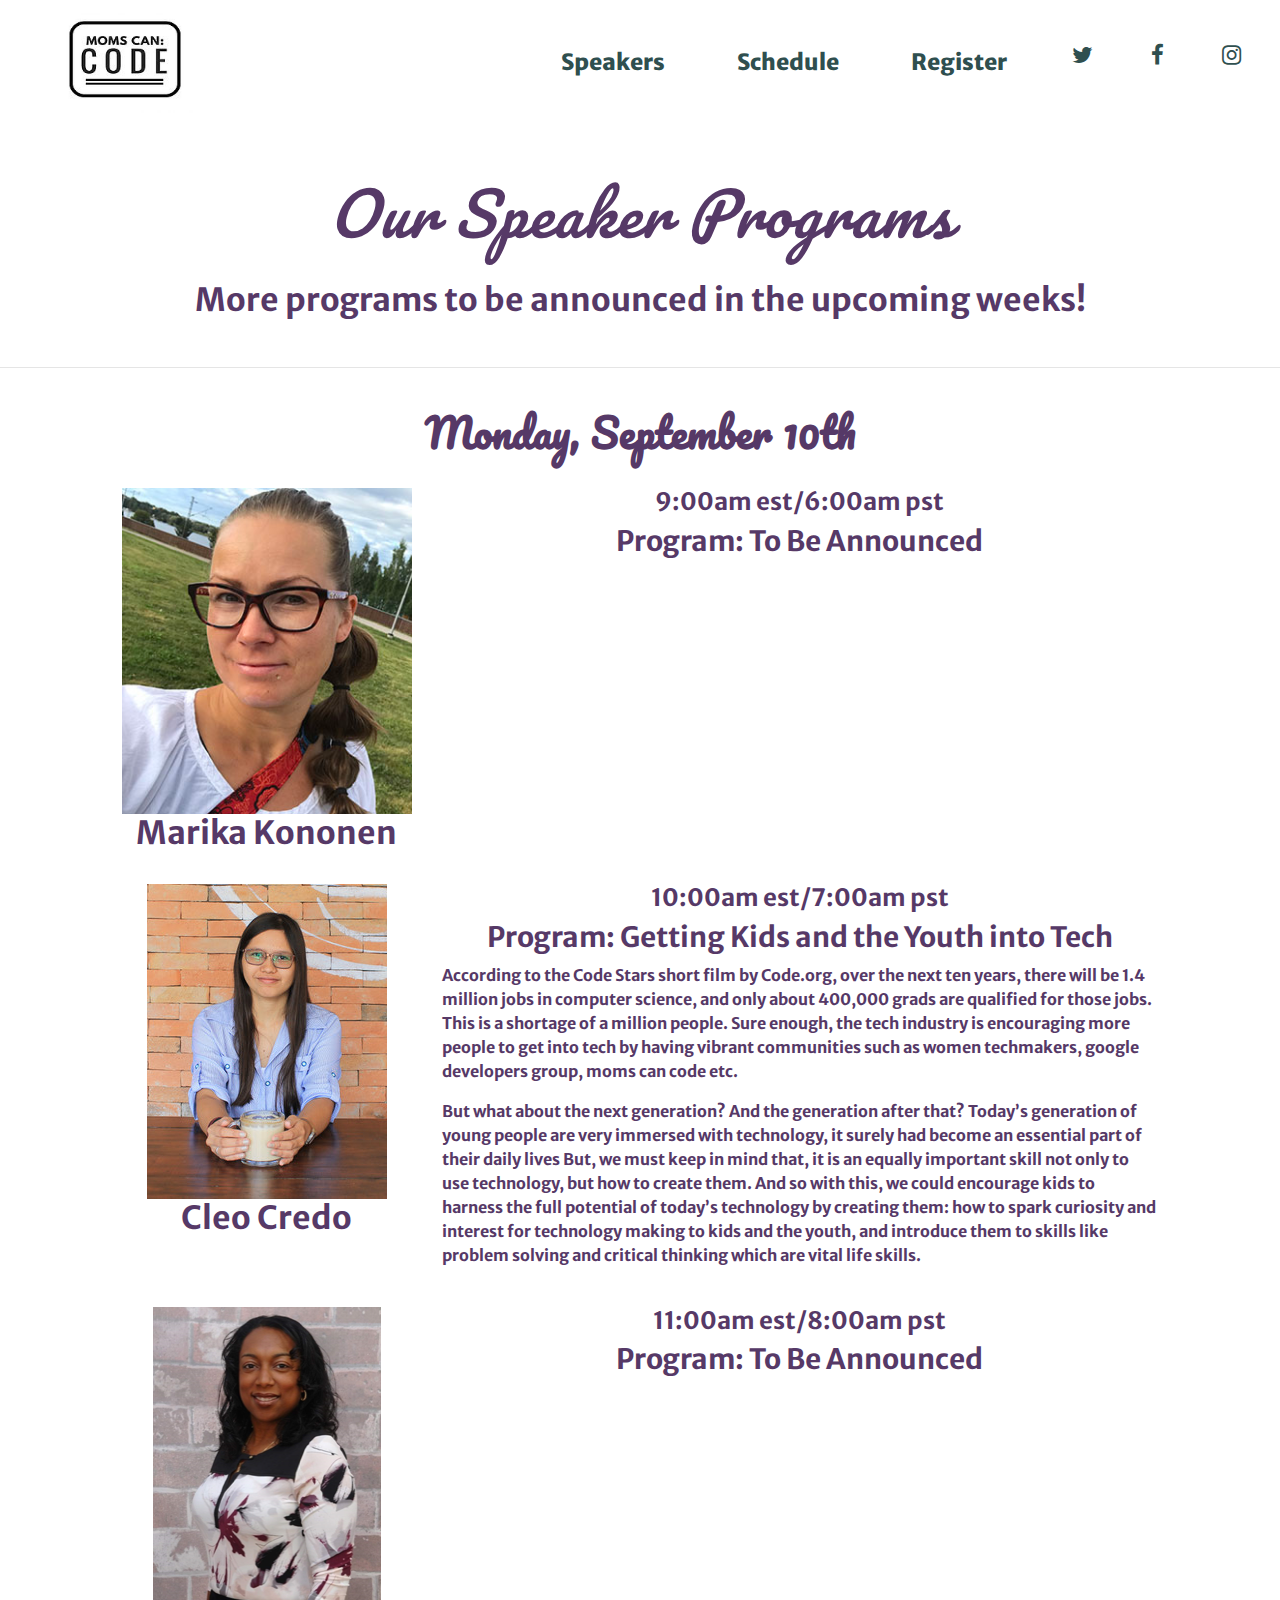
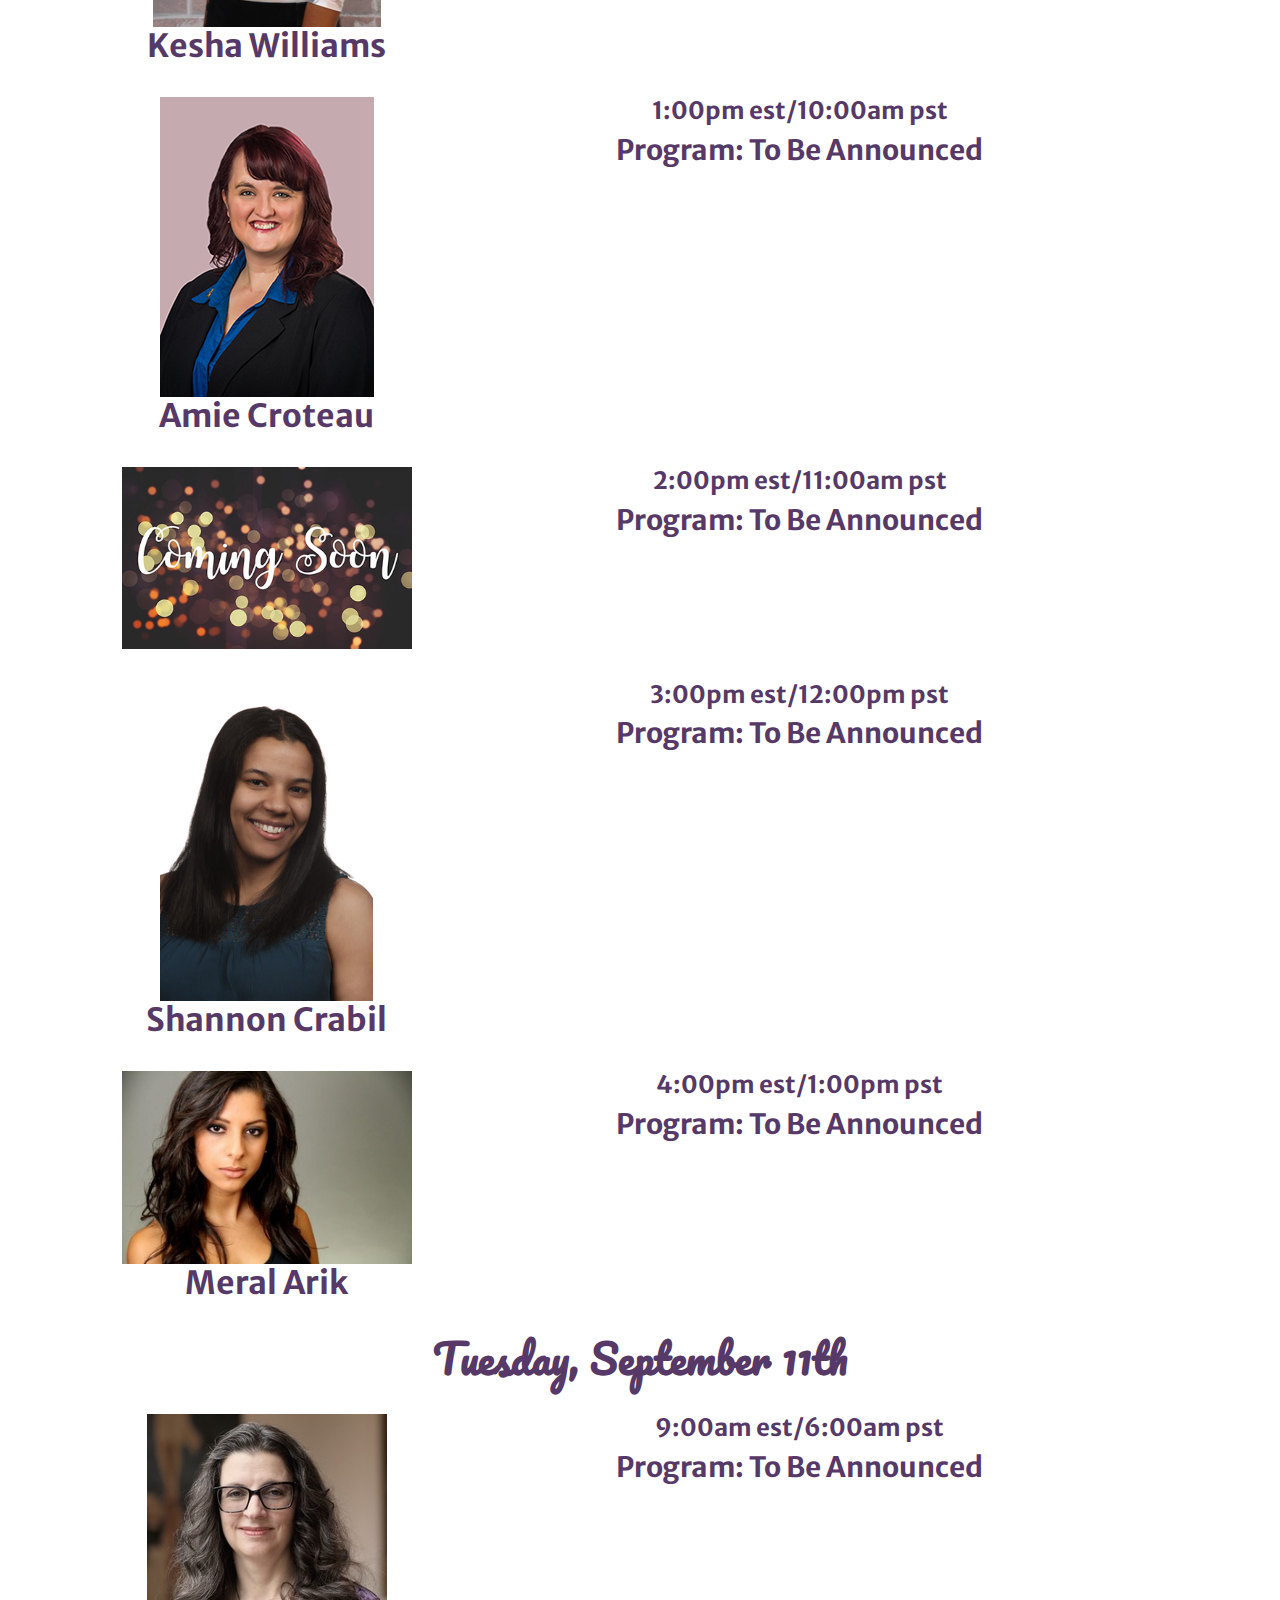
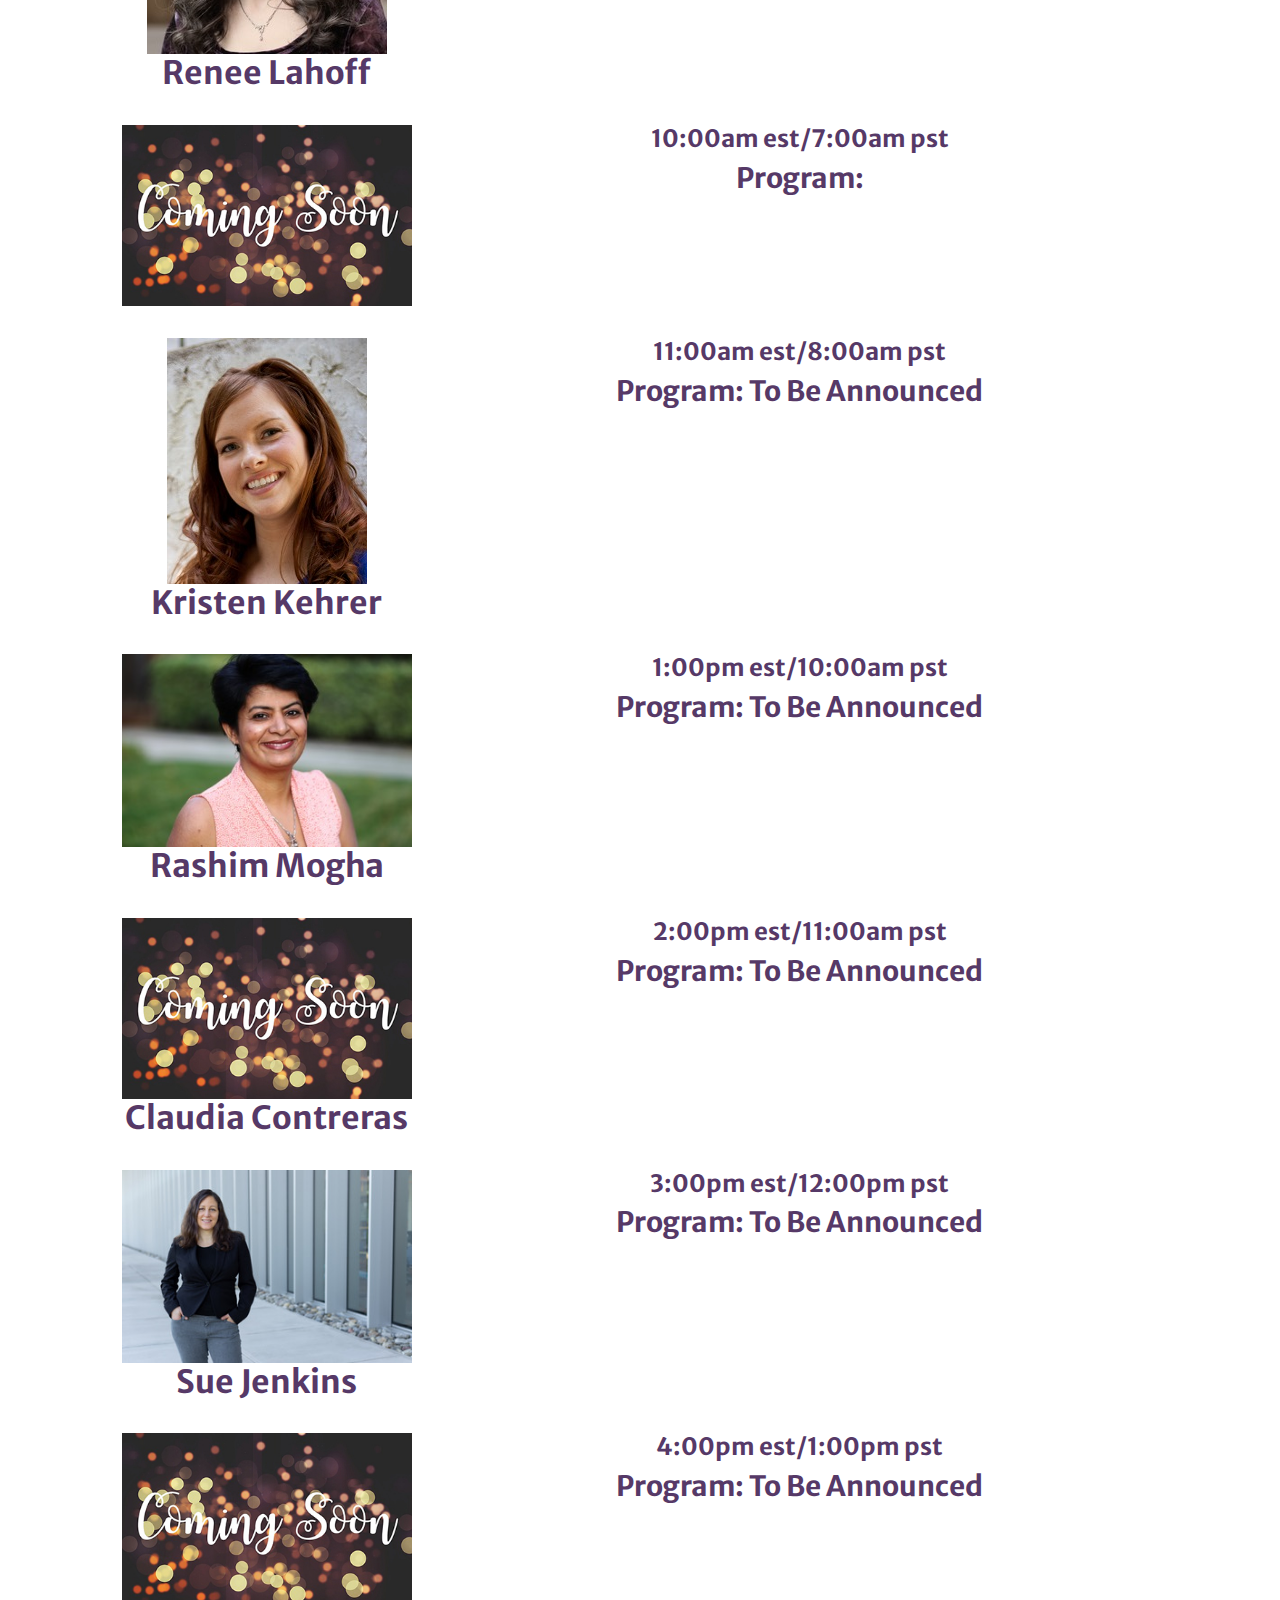
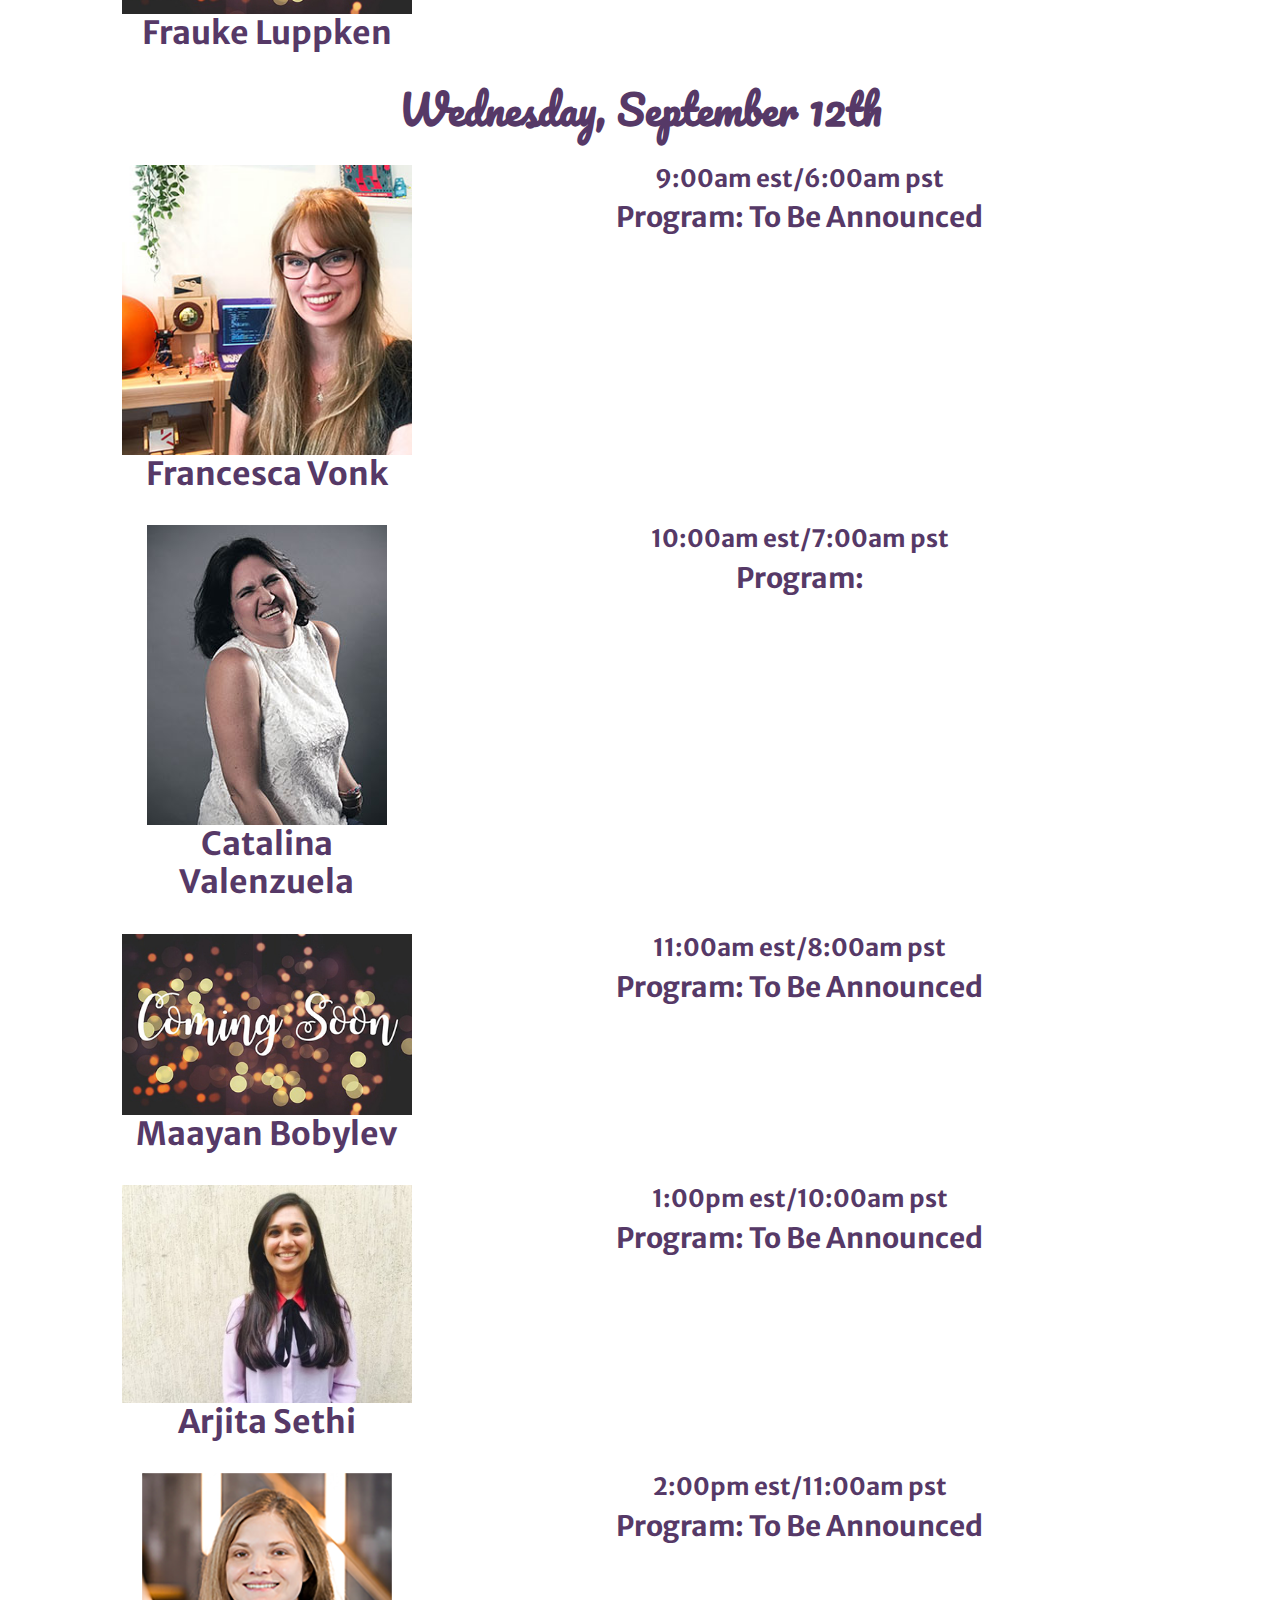
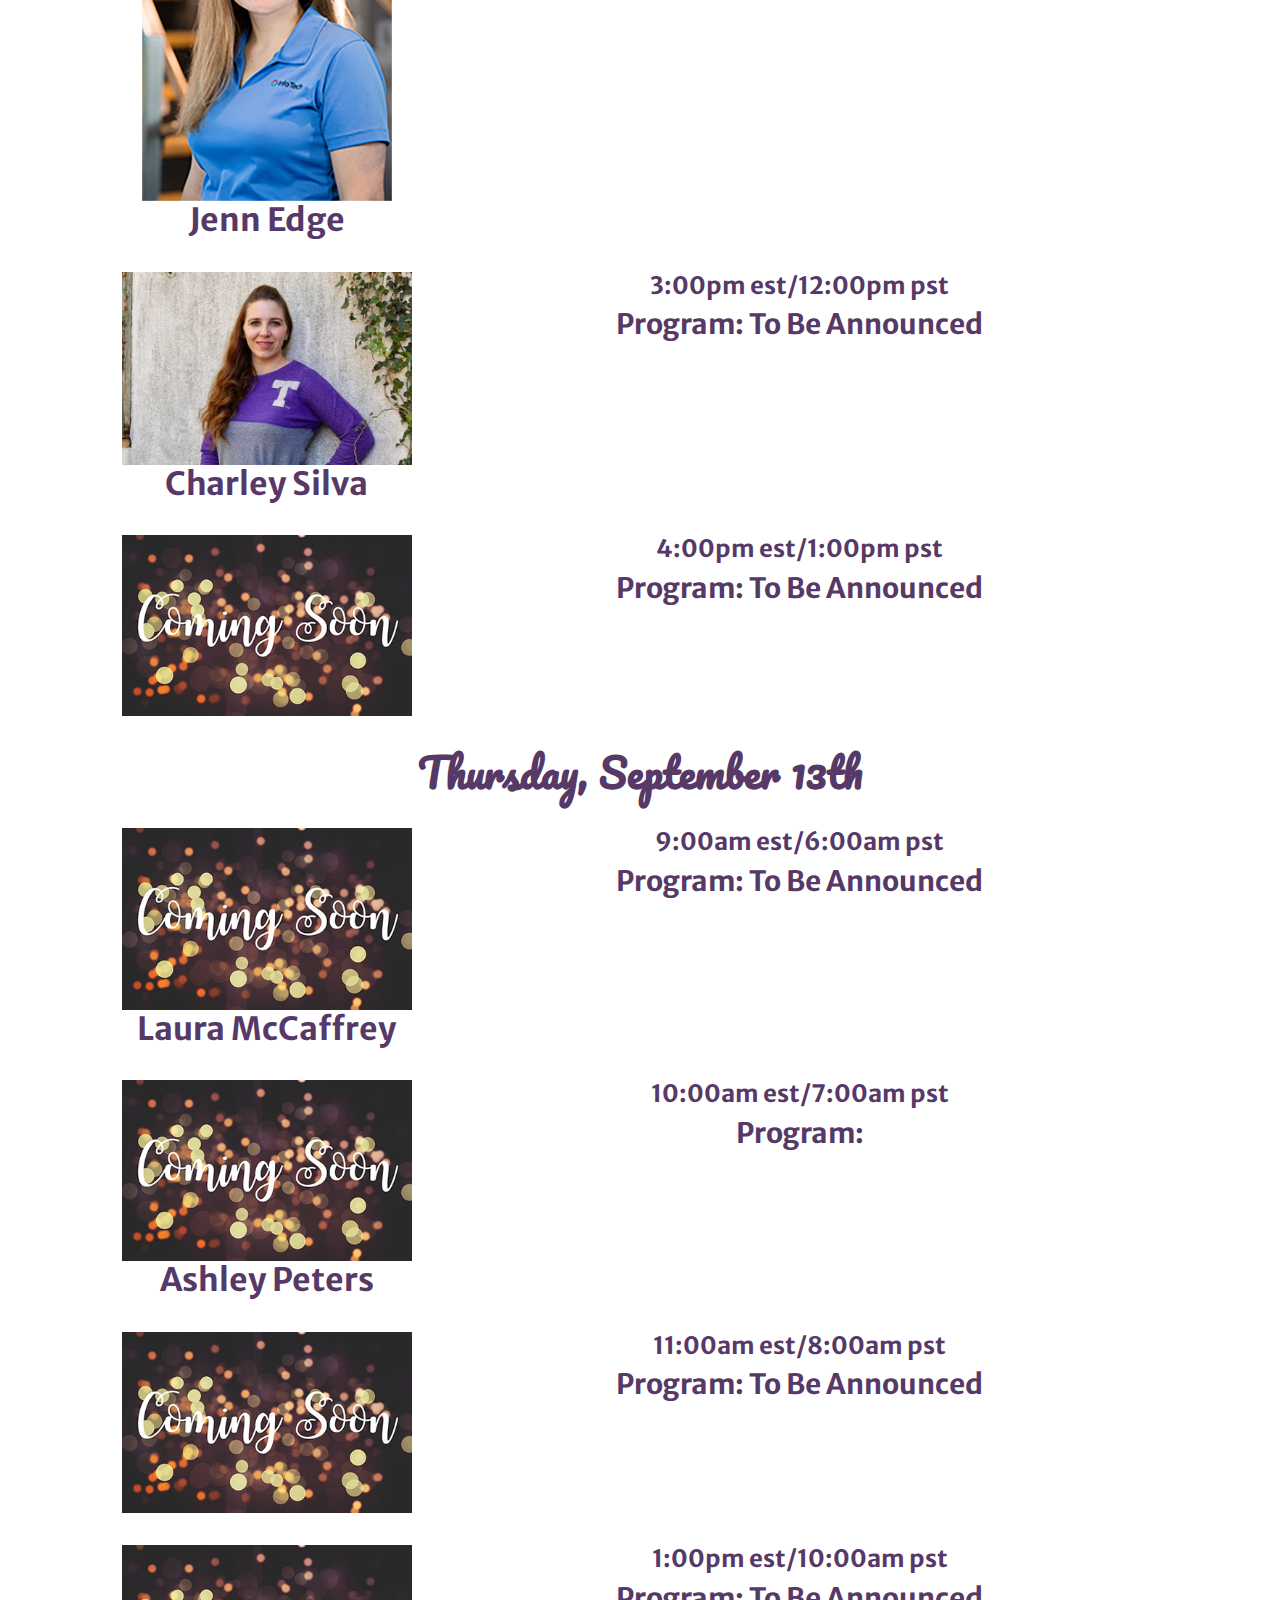
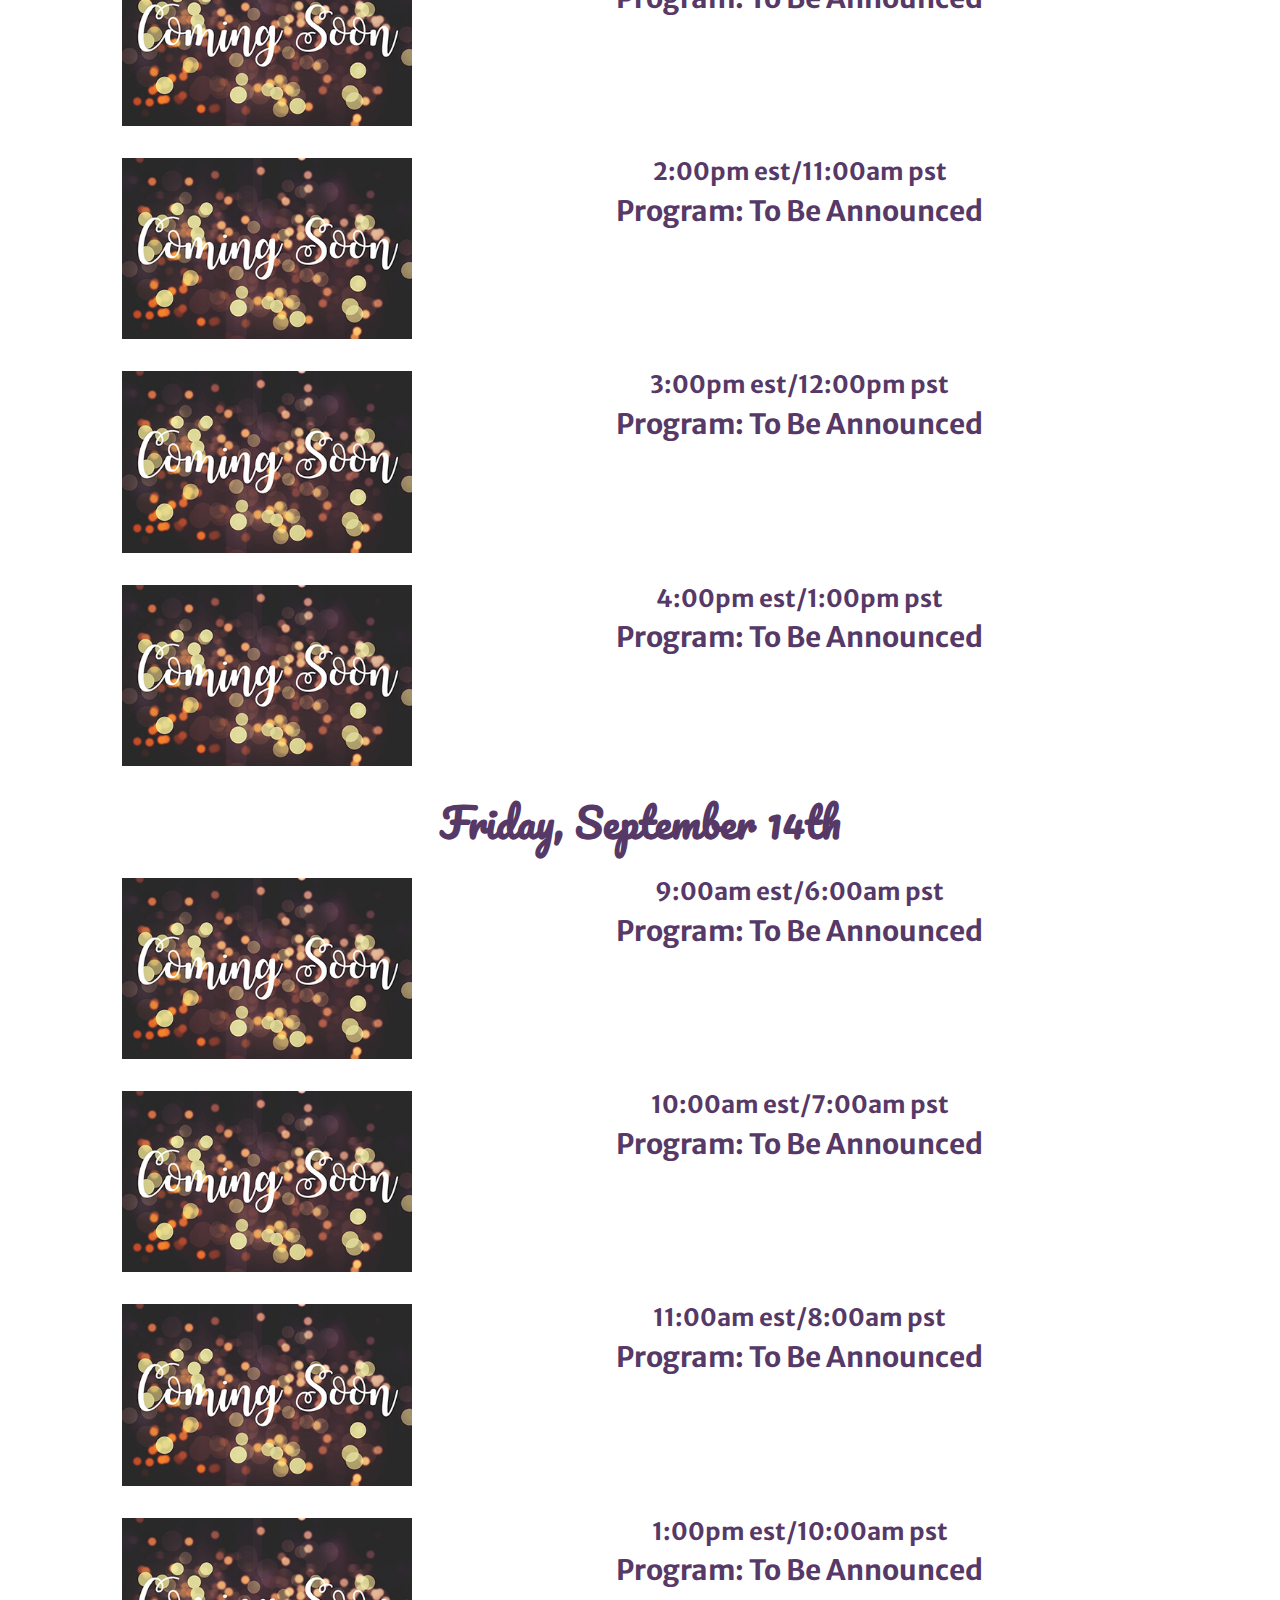
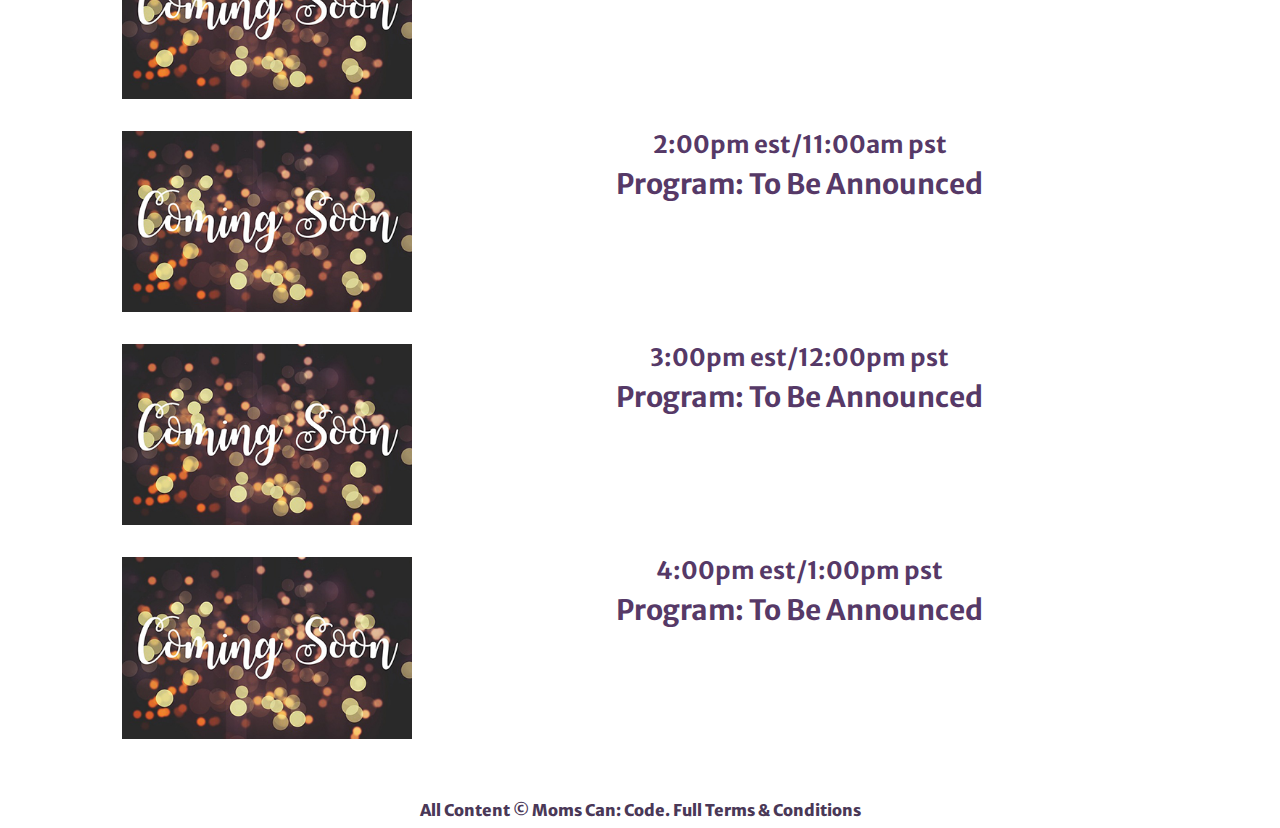
==== programs.html @ d14007a9 "speaker topics" ====
<!DOCTYPE html>
<html lang="en">
  
 <head>
<!-- Global site tag (gtag.js) - Google Analytics -->
<script async src="#"></script>
<script>
  window.dataLayer = window.dataLayer || [];
  function gtag(){dataLayer.push(arguments);}
  gtag('js', new Date());

  gtag('config', 'UA-113352863-1');
</script>
    <meta charset="utf-8">
    <meta http-equiv="X-UA-Compatible" content="IE=edge">
    <meta name="viewport" content="width=device-width, initial-scale=1, shrink-to-fit=no">
    <meta name="description" content="Moms Can: Code Virtual Summit II, Lifelong Learning.">
    <meta name="author" content="Moms Can: Code, Virtual Summit II, Lifelong Learning">
     <title>Lifelong Learning | Virtual Summit II | Moms Can: Code</title>
     <link rel="icon" href="favicon.png" sizes="any" type="image/svg+xml">

    <!-- Bootstrap CSS -->
  
    <link rel="stylesheet" href="https://maxcdn.bootstrapcdn.com/bootstrap/4.0.0/css/bootstrap.min.css" integrity="sha384-Gn5384xqQ1aoWXA+058RXPxPg6fy4IWvTNh0E263XmFcJlSAwiGgFAW/dAiS6JXm" crossorigin="anonymous">
      
    <!-- Style CSS -->
    <link href="style.css" rel="stylesheet">
    <link href="https://cdnjs.cloudflare.com/ajax/libs/font-awesome/4.7.0/css/font-awesome.min.css" rel="stylesheet"> 
    <link href="vendor/font-awesome/css/font-awesome.min.css" rel="stylesheet" type="text/css">
     <link href="https://fonts.googleapis.com/css?family=Pacifico" rel="stylesheet">
     <link href="https://fonts.googleapis.com/css?family=Merriweather+Sans" rel="stylesheet">
      
     <script src="https://code.jquery.com/jquery-3.2.1.slim.min.js" integrity="sha384-KJ3o2DKtIkvYIK3UENzmM7KCkRr/rE9/Qpg6aAZGJwFDMVNA/GpGFF93hXpG5KkN" crossorigin="anonymous"></script>
     <script src="https://cdnjs.cloudflare.com/ajax/libs/popper.js/1.12.9/umd/popper.min.js" integrity="sha384-ApNbgh9B+Y1QKtv3Rn7W3mgPxhU9K/ScQsAP7hUibX39j7fakFPskvXusvfa0b4Q" crossorigin="anonymous"></script>
     <script src="https://maxcdn.bootstrapcdn.com/bootstrap/4.0.0/js/bootstrap.min.js" integrity="sha384-JZR6Spejh4U02d8jOt6vLEHfe/JQGiRRSQQxSfFWpi1MquVdAyjUar5+76PVCmYl" crossorigin="anonymous"></script>
      
  </head>
<body>
    
<nav class="navbar navbar-expand-lg navbar-light fixed-top" id="mainNav">
  <div class="container-fluid">
      <div class="row">
        <a class="navbar-brand js-scroll-trigger" href="index.html"><img class="logo" src="momscancode.jpg" alt ="moms can: code logo" /></a>
      </div>
    </div> 
  <div class="container-fluid">
    <div class="row">
            <button class="navbar-toggler navbar-toggler-right" type="button" data-toggle="collapse" data-target="#navbarResponsive" aria-controls="navbarResponsive" aria-expanded="false" aria-label="Toggle navigation">
            <span class="navbar-toggler-icon"></span>
            </button>
        <div class="collapse navbar-collapse" id="navbarResponsive">
            <ul class="navbar-nav ml-auto">
                <li class="nav-item"><a class="nav-link js-scroll-trigger" href="speakers.html">Speakers</a></li>
                <li class="nav-item"><a class="nav-link js-scroll-trigger" href="schedule.html">Schedule</a></li>
                <li class="nav-item"><a class="nav-link js-scroll-trigger" href="http://www.crowdcast.io/e/momscancodesummit2">Register</a></li>
                <li><a class="btn btn-default social" href="https://twitter.com/MomsCanCodePgh"><i class="fa fa-twitter"></i></a></li>
                <li><a  class="btn btn-default social" href="https://www.facebook.com/momscancode/">
                <i class="fa fa-facebook"></i></a></li>
                <li><a class="btn btn-default social" href="https://www.instagram.com/momscancode/">
                <i class="fa fa-instagram"></i></a></li>
            </ul>
        </div> 
   </div>
  </div>
</nav>
    

<div class="container-fluid">
    <div class="speak1">
        <h1 class="import space" id="Nicole">Our Speaker Programs</h1> <br />
        <h2 class="dark">More programs to be announced in the upcoming weeks!</h2><br />
        <hr><br />
        <h1 class="dark cursive">Monday, September 10th</h1><br />
   
    
<!-- Monday -->        
<!-- 9:00 -->            
            <div class="row">
                <div class="col-xs-12 col-md-3 offset-md-1">
                    <img class="img-fluid" src="MarikaKononen.jpg" alt="Marika Kononen" /><h2 class="dark">Marika Kononen</h2></div>
                <div class="col-xs-12 col-md-7">
                    <h4 class="dark">9:00am est/6:00am pst</h4>
                    <h3 class="dark"><span class="highlight">Program:</span> To Be Announced</h3>
                    <p class="dark text-left"></p></div><br />
                </div><br />

  
<!-- 10:00 -->            
            <div class="row">
                <div class="col-xs-12 col-md-3 offset-md-1">
                    <img class="img-fluid" src="CleoCredo.jpg" alt="Cleo Credo" /><h2 class="dark">Cleo Credo</h2></div>
                <div class="col-xs-12 col-md-7">
                    <h4 class="dark">10:00am est/7:00am pst</h4>
                    <h3 class="dark"><span class="highlight">Program:</span> Getting Kids and the Youth into Tech</h3>
                    <p class="dark text-left">According to the Code Stars short film by Code.org, over the next ten years, there will be 1.4 million jobs in computer science, and only about 400,000 grads are qualified for those jobs. This is a shortage of a million people. Sure enough, the tech industry is encouraging more people to get into tech by having vibrant communities such as women techmakers,  google developers group, moms can code etc.</p>

                    <p class="dark text-left">But what about the next generation? And the generation after that? Today’s generation of young people are very immersed with technology, it surely had become an essential part of their daily lives But, we must keep in mind that, it is an equally important skill not only to use technology, but how to create them. And so with this, we could encourage kids to harness the full potential of today’s technology by creating them: how to spark curiosity and interest for technology making to kids and the youth, and introduce them to skills like problem solving and critical thinking which are vital life skills.
                    </p></div><br />
                </div><br />
<!-- 11:00 -->            
            <div class="row">
                <div class="col-xs-12 col-md-3 offset-md-1">
                    <img class="img-fluid" src="KeshaWilliams.png" alt="Kesha Williams" /><h2 class="dark">Kesha Williams</h2></div>
                <div class="col-xs-12 col-md-7">
                    <h4 class="dark">11:00am est/8:00am pst</h4>
                    <h3 class="dark"><span class="highlight">Program:</span> To Be Announced</h3>
                    <p class="dark text-left"></p></div><br />
                </div><br />
        
<!-- 1:00 -->
            <div class="row">
                <div class="col-xs-12 col-md-3 offset-md-1">
                    <img class="img-fluid" src="AmieCroteau.jpg" alt="Amie Croteau" /><h2 class="dark">Amie Croteau</h2></div>
                <div class="col-xs-12 col-md-7">
                    <h4 class="dark">1:00pm est/10:00am pst</h4>
                    <h3 class="dark"><span class="highlight">Program:</span> To Be Announced</h3>
                    <p class="dark text-left"></p></div><br />
                </div><br />
<!-- 2:00 -->
            <div class="row">
                <div class="col-xs-12 col-md-3 offset-md-1">
                    <img class="img-fluid" src="comingsoon.jpg" alt="" /><h2 class="dark"> </h2></div>
                <div class="col-xs-12 col-md-7">
                    <h4 class="dark">2:00pm est/11:00am pst</h4>
                    <h3 class="dark"><span class="highlight">Program:</span> To Be Announced</h3>
                    <p class="dark text-left"></p></div><br />
                </div><br />
<!-- 3:00 -->
            <div class="row">
                <div class="col-xs-12 col-md-3 offset-md-1">
                    <img class="img-fluid" src="ShannonCrabill.jpg" alt="Shannon Crabill" /><h2 class="dark">Shannon Crabil</h2></div>
                <div class="col-xs-12 col-md-7">
                    <h4 class="dark">3:00pm est/12:00pm pst</h4>
                    <h3 class="dark"><span class="highlight">Program:</span> To Be Announced</h3>
                    <p class="dark text-left"></p></div><br />
                </div><br />
    
<!-- 4:00 -->
            <div class="row">
                <div class="col-xs-12 col-md-3 offset-md-1">
                    <img class="img-fluid" src="MeralArik.jpg" alt="Meral Arik" /><h2 class="dark">Meral Arik</h2></div>
                <div class="col-xs-12 col-md-7">
                    <h4 class="dark">4:00pm est/1:00pm pst</h4>
                    <h3 class="dark"><span class="highlight">Program:</span> To Be Announced</h3>
                    <p class="dark text-left"></p></div><br />
                </div><br />

    
<!-- Tuesday -->  
        <h1 class="dark cursive">Tuesday, September 11th</h1><br />
<!-- 9:00 -->            
            <div class="row">
                <div class="col-xs-12 col-md-3 offset-md-1">
                    <img class="img-fluid" src="ReneeLahoff.jpg" alt="Renee Lahoff" /><h2 class="dark">Renee Lahoff</h2></div>
                <div class="col-xs-12 col-md-7">
                    <h4 class="dark">9:00am est/6:00am pst</h4>
                    <h3 class="dark"><span class="highlight">Program:</span> To Be Announced</h3>
                    <p class="dark text-left"></p></div><br />
                </div><br />

  
<!-- 10:00 -->            
            <div class="row">
                <div class="col-xs-12 col-md-3 offset-md-1">
                    <img class="img-fluid" src="comingsoon.jpg" alt="Cleo Credo" /><h2 class="dark"> </h2></div>
                <div class="col-xs-12 col-md-7">
                    <h4 class="dark">10:00am est/7:00am pst</h4>
                    <h3 class="dark"><span class="highlight">Program:</span> </h3>
                    <p class="dark text-left"> </p>

                    <p class="dark text-left"> </p>
                </div><br />
                </div><br />
<!-- 11:00 -->            
            <div class="row">
                <div class="col-xs-12 col-md-3 offset-md-1">
                    <img class="img-fluid" src="KristenKehrer.jpg" alt="Kristen Kehrer" /><h2 class="dark">Kristen Kehrer</h2></div>
                <div class="col-xs-12 col-md-7">
                    <h4 class="dark">11:00am est/8:00am pst</h4>
                    <h3 class="dark"><span class="highlight">Program:</span> To Be Announced</h3>
                    <p class="dark text-left"></p></div><br />
                </div><br />
        
<!-- 1:00 -->
            <div class="row">
                <div class="col-xs-12 col-md-3 offset-md-1">
                    <img class="img-fluid" src="RashimMogha.jpg" alt="Rashim Mogha" /><h2 class="dark">Rashim Mogha</h2></div>
                <div class="col-xs-12 col-md-7">
                    <h4 class="dark">1:00pm est/10:00am pst</h4>
                    <h3 class="dark"><span class="highlight">Program:</span> To Be Announced</h3>
                    <p class="dark text-left"></p></div><br />
                </div><br />
<!-- 2:00 -->
            <div class="row">
                <div class="col-xs-12 col-md-3 offset-md-1">
                    <img class="img-fluid" src="comingsoon.jpg" alt="Claudia Contreras" /><h2 class="dark">Claudia Contreras</h2></div>
                <div class="col-xs-12 col-md-7">
                    <h4 class="dark">2:00pm est/11:00am pst</h4>
                    <h3 class="dark"><span class="highlight">Program:</span> To Be Announced</h3>
                    <p class="dark text-left"></p></div><br />
                </div><br />
<!-- 3:00 -->
            <div class="row">
                <div class="col-xs-12 col-md-3 offset-md-1">
                    <img class="img-fluid" src="Sue%20Jenkins-2018.jpg" alt="Sue Jenkins" /><h2 class="dark">Sue Jenkins</h2></div>
                <div class="col-xs-12 col-md-7">
                    <h4 class="dark">3:00pm est/12:00pm pst</h4>
                    <h3 class="dark"><span class="highlight">Program:</span> To Be Announced</h3>
                    <p class="dark text-left"></p></div><br />
                </div><br />
    
<!-- 4:00 -->
            <div class="row">
                <div class="col-xs-12 col-md-3 offset-md-1">
                    <img class="img-fluid" src="comingsoon.jpg" alt="Frauke Luppken" /><h2 class="dark">Frauke Luppken</h2></div>
                <div class="col-xs-12 col-md-7">
                    <h4 class="dark">4:00pm est/1:00pm pst</h4>
                    <h3 class="dark"><span class="highlight">Program:</span> To Be Announced</h3>
                    <p class="dark text-left"></p></div><br />
                </div><br />
<!-- Wednesday -->   
        <h1 class="dark cursive">Wednesday, September 12th</h1><br />
<!-- 9:00 -->            
            <div class="row">
                <div class="col-xs-12 col-md-3 offset-md-1">
                    <img class="img-fluid" src="FrancescaVonk.jpeg" alt="Francesca Vonk" /><h2 class="dark">Francesca Vonk</h2></div>
                <div class="col-xs-12 col-md-7">
                    <h4 class="dark">9:00am est/6:00am pst</h4>
                    <h3 class="dark"><span class="highlight">Program:</span> To Be Announced</h3>
                    <p class="dark text-left"></p></div><br />
                </div><br />

  
<!-- 10:00 -->            
            <div class="row">
                <div class="col-xs-12 col-md-3 offset-md-1">
                    <img class="img-fluid" src="CatalinaValenzuela.JPG" alt="Catalina Valenzuela" /><h2 class="dark">Catalina Valenzuela</h2></div>
                <div class="col-xs-12 col-md-7">
                    <h4 class="dark">10:00am est/7:00am pst</h4>
                    <h3 class="dark"><span class="highlight">Program:</span> </h3>
                    <p class="dark text-left"> </p>

                    <p class="dark text-left"> </p></div><br />
                </div><br />
<!-- 11:00 -->            
            <div class="row">
                <div class="col-xs-12 col-md-3 offset-md-1">
                    <img class="img-fluid" src="comingsoon.jpg" alt="Maayan Bobylev" /><h2 class="dark">Maayan Bobylev</h2></div>
                <div class="col-xs-12 col-md-7">
                    <h4 class="dark">11:00am est/8:00am pst</h4>
                    <h3 class="dark"><span class="highlight">Program:</span> To Be Announced</h3>
                    <p class="dark text-left"></p></div><br />
                </div><br />
        
<!-- 1:00 -->
            <div class="row">
                <div class="col-xs-12 col-md-3 offset-md-1">
                    <img class="img-fluid" src="ArjitaSethi.jpg" alt="Arjita Sethi" /><h2 class="dark">Arjita Sethi</h2></div>
                <div class="col-xs-12 col-md-7">
                    <h4 class="dark">1:00pm est/10:00am pst</h4>
                    <h3 class="dark"><span class="highlight">Program:</span> To Be Announced</h3>
                    <p class="dark text-left"></p></div><br />
                </div><br />
<!-- 2:00 -->
            <div class="row">
                <div class="col-xs-12 col-md-3 offset-md-1">
                    <img class="img-fluid" src="JennEdge.png" alt="Jenn Edge" /><h2 class="dark">Jenn Edge</h2></div>
                <div class="col-xs-12 col-md-7">
                    <h4 class="dark">2:00pm est/11:00am pst</h4>
                    <h3 class="dark"><span class="highlight">Program:</span> To Be Announced</h3>
                    <p class="dark text-left"></p></div><br />
                </div><br />
<!-- 3:00 -->
            <div class="row">
                <div class="col-xs-12 col-md-3 offset-md-1">
                    <img class="img-fluid" src="CharleySilva.jpeg" alt="Charley Silva" /><h2 class="dark">Charley Silva</h2></div>
                <div class="col-xs-12 col-md-7">
                    <h4 class="dark">3:00pm est/12:00pm pst</h4>
                    <h3 class="dark"><span class="highlight">Program:</span> To Be Announced</h3>
                    <p class="dark text-left"></p></div><br />
                </div><br />
    
<!-- 4:00 -->
            <div class="row">
                <div class="col-xs-12 col-md-3 offset-md-1">
                    <img class="img-fluid" src="comingsoon.jpg" alt="" /><h2 class="dark"> </h2></div>
                <div class="col-xs-12 col-md-7">
                    <h4 class="dark">4:00pm est/1:00pm pst</h4>
                    <h3 class="dark"><span class="highlight">Program:</span> To Be Announced</h3>
                    <p class="dark text-left"></p></div><br />
                </div><br />
<!-- Thursday -->  
        <h1 class="dark cursive">Thursday, September 13th</h1><br />
<!-- 9:00 -->            
            <div class="row">
                <div class="col-xs-12 col-md-3 offset-md-1">
                    <img class="img-fluid" src="comingsoon.jpg" alt="Laura McCaffrey" /><h2 class="dark">Laura McCaffrey</h2></div>
                <div class="col-xs-12 col-md-7">
                    <h4 class="dark">9:00am est/6:00am pst</h4>
                    <h3 class="dark"><span class="highlight">Program:</span> To Be Announced</h3>
                    <p class="dark text-left"></p></div><br />
                </div><br />

  
<!-- 10:00 -->            
            <div class="row">
                <div class="col-xs-12 col-md-3 offset-md-1">
                    <img class="img-fluid" src="comingsoon.jpg" alt="Ashley Peters" /><h2 class="dark">Ashley Peters</h2></div>
                <div class="col-xs-12 col-md-7">
                    <h4 class="dark">10:00am est/7:00am pst</h4>
                    <h3 class="dark"><span class="highlight">Program:</span>  </h3>
                    <p class="dark text-left"> </p>

                    <p class="dark text-left"> </p></div><br />
                </div><br />
<!-- 11:00 -->            
            <div class="row">
                <div class="col-xs-12 col-md-3 offset-md-1">
                    <img class="img-fluid" src="comingsoon.jpg" alt=" " /><h2 class="dark"> </h2></div>
                <div class="col-xs-12 col-md-7">
                    <h4 class="dark">11:00am est/8:00am pst</h4>
                    <h3 class="dark"><span class="highlight">Program:</span> To Be Announced</h3>
                    <p class="dark text-left"></p></div><br />
                </div><br />
<!-- Stopping Here for now -->
        
<!-- 1:00 -->
            <div class="row">
                <div class="col-xs-12 col-md-3 offset-md-1">
                    <img class="img-fluid" src="comingsoon.jpg" alt=" " /><h2 class="dark"> </h2></div>
                <div class="col-xs-12 col-md-7">
                    <h4 class="dark">1:00pm est/10:00am pst</h4>
                    <h3 class="dark"><span class="highlight">Program:</span> To Be Announced</h3>
                    <p class="dark text-left"></p></div><br />
                </div><br />
<!-- 2:00 -->
            <div class="row">
                <div class="col-xs-12 col-md-3 offset-md-1">
                    <img class="img-fluid" src="comingsoon.jpg" alt=" " /><h2 class="dark"> </h2></div>
                <div class="col-xs-12 col-md-7">
                    <h4 class="dark">2:00pm est/11:00am pst</h4>
                    <h3 class="dark"><span class="highlight">Program:</span> To Be Announced</h3>
                    <p class="dark text-left"></p></div><br />
                </div><br />
<!-- 3:00 -->
            <div class="row">
                <div class="col-xs-12 col-md-3 offset-md-1">
                    <img class="img-fluid" src="comingsoon.jpg" alt=" " /><h2 class="dark"> </h2></div>
                <div class="col-xs-12 col-md-7">
                    <h4 class="dark">3:00pm est/12:00pm pst</h4>
                    <h3 class="dark"><span class="highlight">Program:</span> To Be Announced</h3>
                    <p class="dark text-left"></p></div><br />
                </div><br />
    
<!-- 4:00 -->
            <div class="row">
                <div class="col-xs-12 col-md-3 offset-md-1">
                    <img class="img-fluid" src="comingsoon.jpg" alt=" " /><h2 class="dark"> </h2></div>
                <div class="col-xs-12 col-md-7">
                    <h4 class="dark">4:00pm est/1:00pm pst</h4>
                    <h3 class="dark"><span class="highlight">Program:</span> To Be Announced</h3>
                    <p class="dark text-left"></p></div><br />
                </div><br />
        
<!-- Friday -->  
        <h1 class="dark cursive">Friday, September 14th</h1><br />
<!-- 9:00 -->            
            <div class="row">
                <div class="col-xs-12 col-md-3 offset-md-1">
                    <img class="img-fluid" src="comingsoon.jpg" alt=" " /><h2 class="dark"> </h2></div>
                <div class="col-xs-12 col-md-7">
                    <h4 class="dark">9:00am est/6:00am pst</h4>
                    <h3 class="dark"><span class="highlight">Program:</span> To Be Announced</h3>
                    <p class="dark text-left"></p></div><br />
                </div><br />

  
<!-- 10:00 -->            
            <div class="row">
                <div class="col-xs-12 col-md-3 offset-md-1">
                    <img class="img-fluid" src="comingsoon.jpg" alt=" " /><h2 class="dark"> </h2></div>
                <div class="col-xs-12 col-md-7">
                    <h4 class="dark">10:00am est/7:00am pst</h4>
                    <h3 class="dark"><span class="highlight">Program:</span> To Be Announced</h3>
                    <p class="dark text-left"></p></div><br />
                </div><br />
<!-- 11:00 -->            
            <div class="row">
                <div class="col-xs-12 col-md-3 offset-md-1">
                    <img class="img-fluid" src="comingsoon.jpg" alt=" " /><h2 class="dark"> </h2></div>
                <div class="col-xs-12 col-md-7">
                    <h4 class="dark">11:00am est/8:00am pst</h4>
                    <h3 class="dark"><span class="highlight">Program:</span> To Be Announced</h3>
                    <p class="dark text-left"></p></div><br />
                </div><br />
        
<!-- 1:00 -->
            <div class="row">
                <div class="col-xs-12 col-md-3 offset-md-1">
                    <img class="img-fluid" src="comingsoon.jpg" alt=" " /><h2 class="dark"> </h2></div>
                <div class="col-xs-12 col-md-7">
                    <h4 class="dark">1:00pm est/10:00am pst</h4>
                    <h3 class="dark"><span class="highlight">Program:</span> To Be Announced</h3>
                    <p class="dark text-left"></p></div><br />
                </div><br />
<!-- 2:00 -->
            <div class="row">
                <div class="col-xs-12 col-md-3 offset-md-1">
                    <img class="img-fluid" src="comingsoon.jpg" alt=" " /><h2 class="dark"> </h2></div>
                <div class="col-xs-12 col-md-7">
                    <h4 class="dark">2:00pm est/11:00am pst</h4>
                    <h3 class="dark"><span class="highlight">Program:</span> To Be Announced</h3>
                    <p class="dark text-left"></p></div><br />
                </div><br />
<!-- 3:00 -->
            <div class="row">
                <div class="col-xs-12 col-md-3 offset-md-1">
                    <img class="img-fluid" src="comingsoon.jpg" alt=" " /><h2 class="dark"> </h2></div>
                <div class="col-xs-12 col-md-7">
                    <h4 class="dark">3:00pm est/12:00pm pst</h4>
                    <h3 class="dark"><span class="highlight">Program:</span> To Be Announced</h3>
                    <p class="dark text-left"></p></div><br />
                </div><br />
    
<!-- 4:00 -->
            <div class="row">
                <div class="col-xs-12 col-md-3 offset-md-1">
                    <img class="img-fluid" src="comingsoon.jpg" alt=" " /><h2 class="dark"> </h2></div>
                <div class="col-xs-12 col-md-7">
                    <h4 class="dark">4:00pm est/1:00pm pst</h4>
                    <h3 class="dark"><span class="highlight">Program:</span> To Be Announced</h3>
                    <p class="dark text-left"></p></div><br />
                </div><br />
    
    </div>
        

            

    

    
<footer>
        <h6 class="con">All Content &copy; Moms Can: Code. Full Terms & Conditions</h6>
        <h6 class="con"><a href="mailto:hello@demarcode.com"></a></h6>
    
</footer> 
    

    
</body>
    
</html>
---- style.css ----
html, body {
    font-family: 'Dosis';
    margin: 0;
    padding: 0;
    text-align: center;
}
div .row {
    margin: 0;
    padding: 0;
}



p {
  text-align: center;
}
.p2 {
    color: darkgray;
    font-family: 'Merriweather Sans', sans-serif;
}

.navbar {
    background-color: #fff;;
    color: darkgray;
    grid-column: 1 / -1;
    display: flex;
    position: fixed;
    max-width: 100vw;
    min-width: 100vw;
    z-index: 100;
    
}
.navbar a{
    color: darkslategrey!important;
    font-family: 'Merriweather Sans', sans-serif;
    font-size: 1.4em;
    font-weight: 800;
    margin-left: 1.5em;
    margin-right: 1em;
}
.navbar a:hover{
    color: #564967 !important;
    font-family: 'Merriweather Sans', sans-serif;
    font-size: 1.4em;
    font-weight: 800;
    margin-left: 1.5em;
    margin-right: 1em;
    text-decoration: none;
}
.logo {
    height: 100px;
    width: 150px;
}
.social {
  font-size: 1em;
  color: darkgray !important;
    margin: 0;
    padding: 0;
}
.social:hover {
  color:#564967 !important;
}

.jumbotron {
    background-image: url(conference.jpg);
    height: 66vh;
    width: 100vw;
    margin-top: 0px;
    background-position: center;
    background-repeat: no-repeat;
    background-size: cover;
    opacity: 0.7;
}
.main {
    align-content: center;
    background-color: #564967;
    border: 1px solid black;
    border-radius: 5px;
    margin-top: 2em;
    opacity: 0.9;
    
}

.speak1 {
    margin-top: 8em;
}
.main2 {
    background-color: #564967;
    border: 1px solid black;
    border-radius: 5px;
    margin-top: 2em;
    opacity: 0.9;
}
.main h1, h2, p {
    color: #fff;
    font-family: 'Merriweather Sans', sans-serif;
   
}
.headline {
    font-size: 3em;
}
h3, h4, h5 {
    font-family: 'Merriweather Sans', sans-serif;
}
.dark {
    color: #563967;
    font-weight: 700;
}
.info-left {
    background-image: url(woman.jpg);
    background-position: center;
    background-size: cover;
    margin: 0;
    padding: 0;
    min-height: 25vh;
    width: 100vw;
}

.info-right {
    background-image: url(friends.jpg);
    background-position: center;
    background-size: cover;
    margin: 0;
    padding: 0;
    min-height: 25vh;
    width: 100vw;
}

.second p {
    color: black;
    font-family: 'Merriweather Sans', sans-serif;
}
.top {
    margin-top: 1em;
}
.third h2, {
    font-family: 'Merriweather Sans', sans-serif;
    margin-top: 4em;
}
.third a {
    color: #563967;
}
.low {
    margin-top: 3.5em;
}
.signup {
    margin: 2em 0;
}
.buffer {
    padding: 0 1em;;
}
.buf {
    margin-top: 0.3em;
}
.text2{
    background-color: #564967;
    min-height: 25vh;
    max-height: 30vh;
}

.third {
    margin: 0;
    padding: 0;
}
.gal {
    max-height: 25vh;
}
.working {
    background-image: url(working.jpg);
    background-size: cover;
    min-height: 40vh;
}
.fourth {
    margin: 0;
    padding: 0;
    background-image: url(sparkle.jpg);
    background-position: center;
    background-size: cover;
    min-height: 66vh;
}
.sched {
    padding-top: 2em;
    color: #563967;
    font-weight: 800;
}
.space {
    margin-top: 3em;
}
.fifth {
    background-image: url(register.jpg);
    background-position: center;
    background-size: cover;
    align-content: center;
    min-height: 66vh;
    opacity: 0.7;
    margin-top: 0;

}
.fifth h1 {
    color: #fff;
    font-family: 'Merriweather Sans', sans-serif;
    text-shadow: 1px 1px grey;
    opacity: 1;
    font-size: 2.5em;
    letter-spacing: 5px;
    padding-top: 0.5em;
}
    
.fifth h2{
    color: #fff;
    font-family: 'Merriweather Sans', sans-serif;
    text-shadow: 1px 1px grey;
    font-size: 1.7em;
    letter-spacing: 2px;
}
.import {
    font-family: 'Pacifico', cursive !important;
    font-style: italic;
    font-size: 3.7em;
    color: #563967;
    letter-spacing: 2px;
}
.cursive {
    font-family: 'Pacifico', cursive !important;
}
.italic {
    font-style: italic;
}
footer {
    margin-top: 30px;
}
.con {
    color: rgb(74,56,87);
    font-weight: 800;
    font-family: 'Merriweather Sans', sans-serif;
}
.con a{
    color: rgb(74,56,87);
}
.container-fluid {
    margin: 0;
    padding: 0;
}

.row {
    margin: 0;
    padding: 0;
}
.col-12 {
    margin:0;
    padding: 0;
    
}
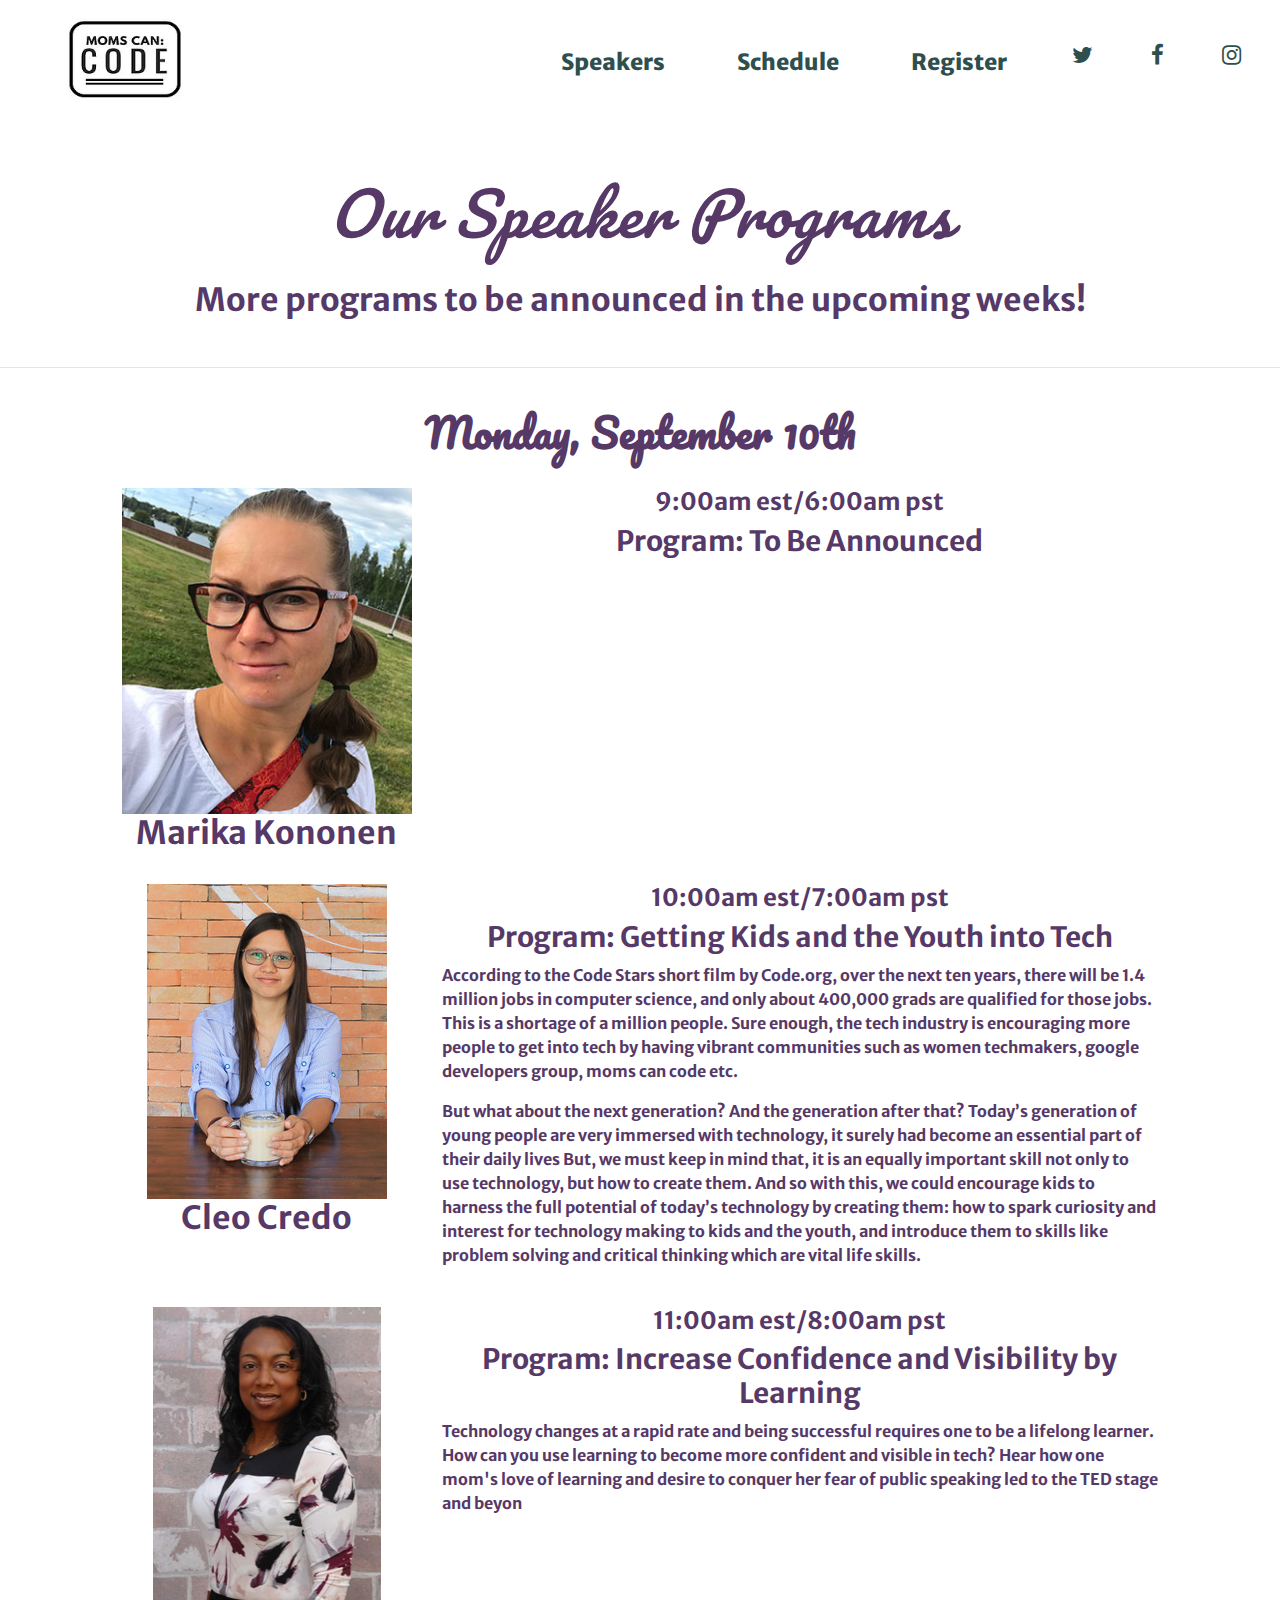
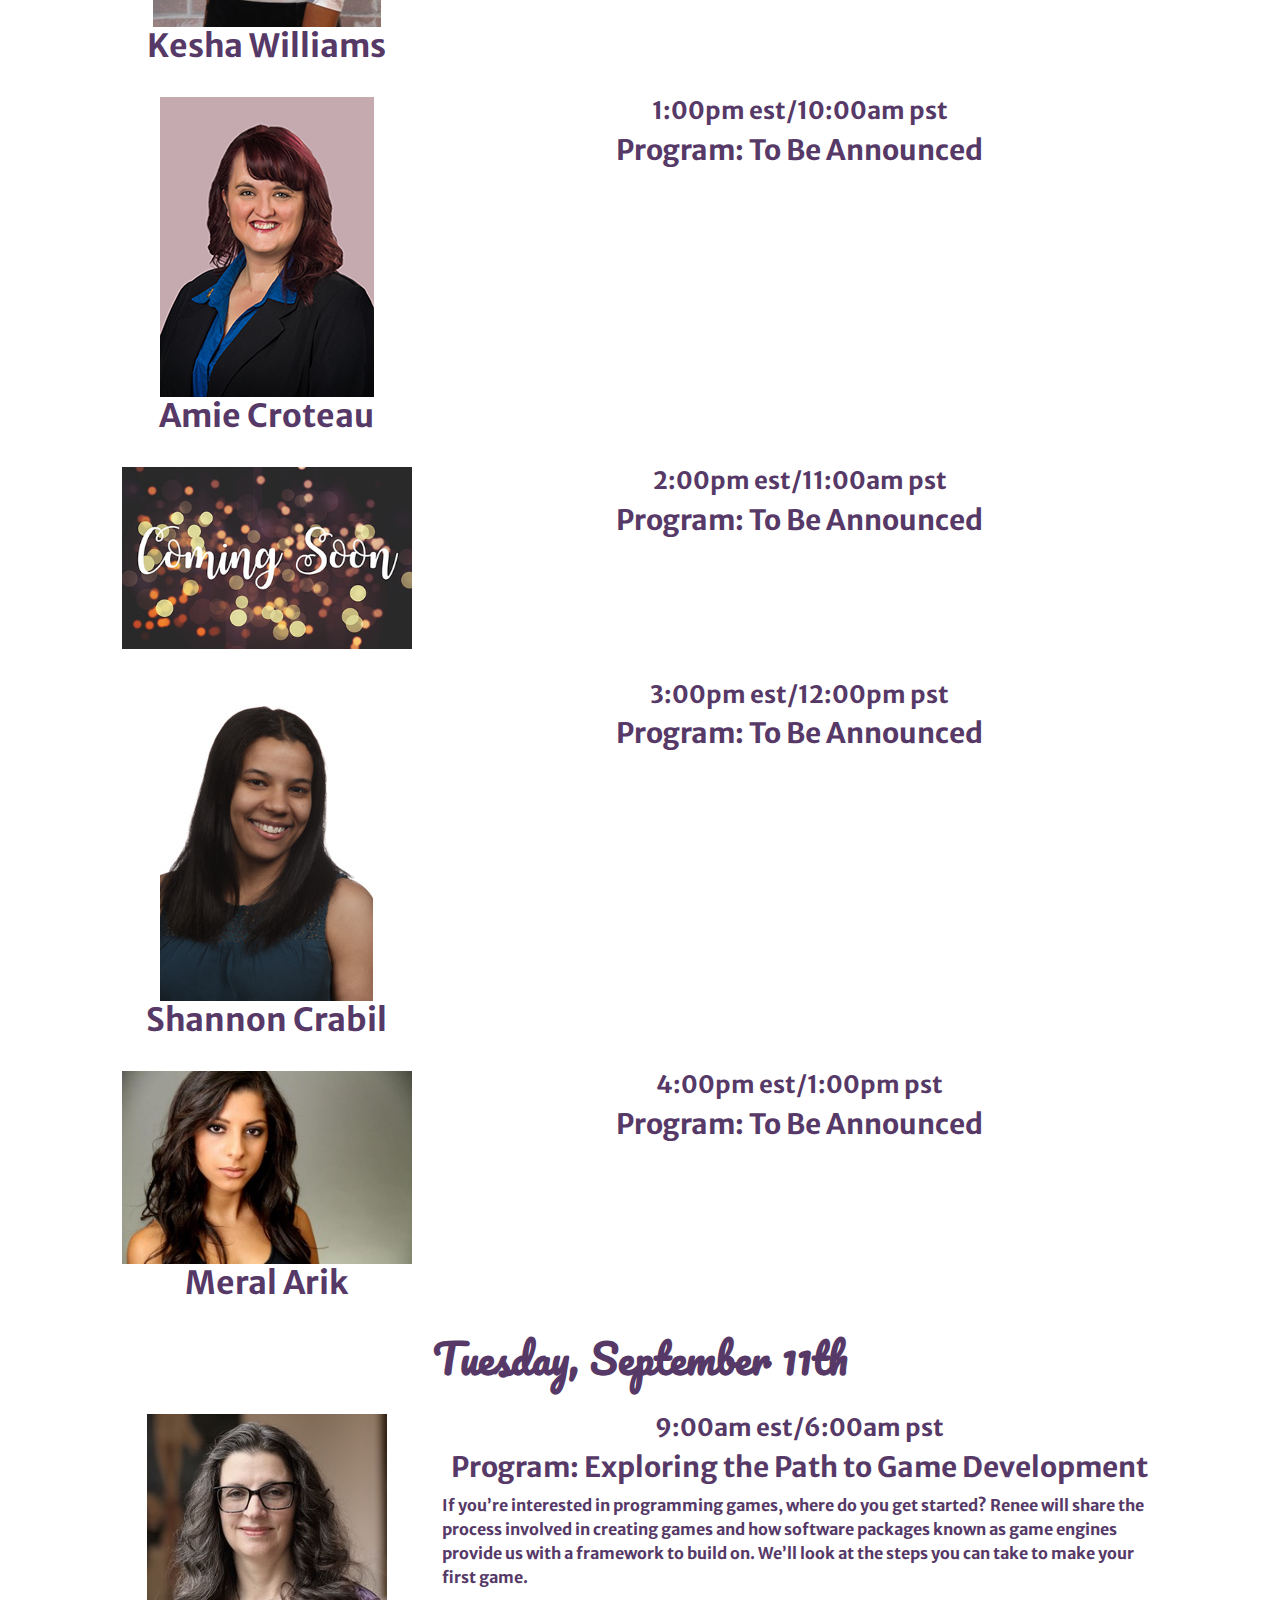
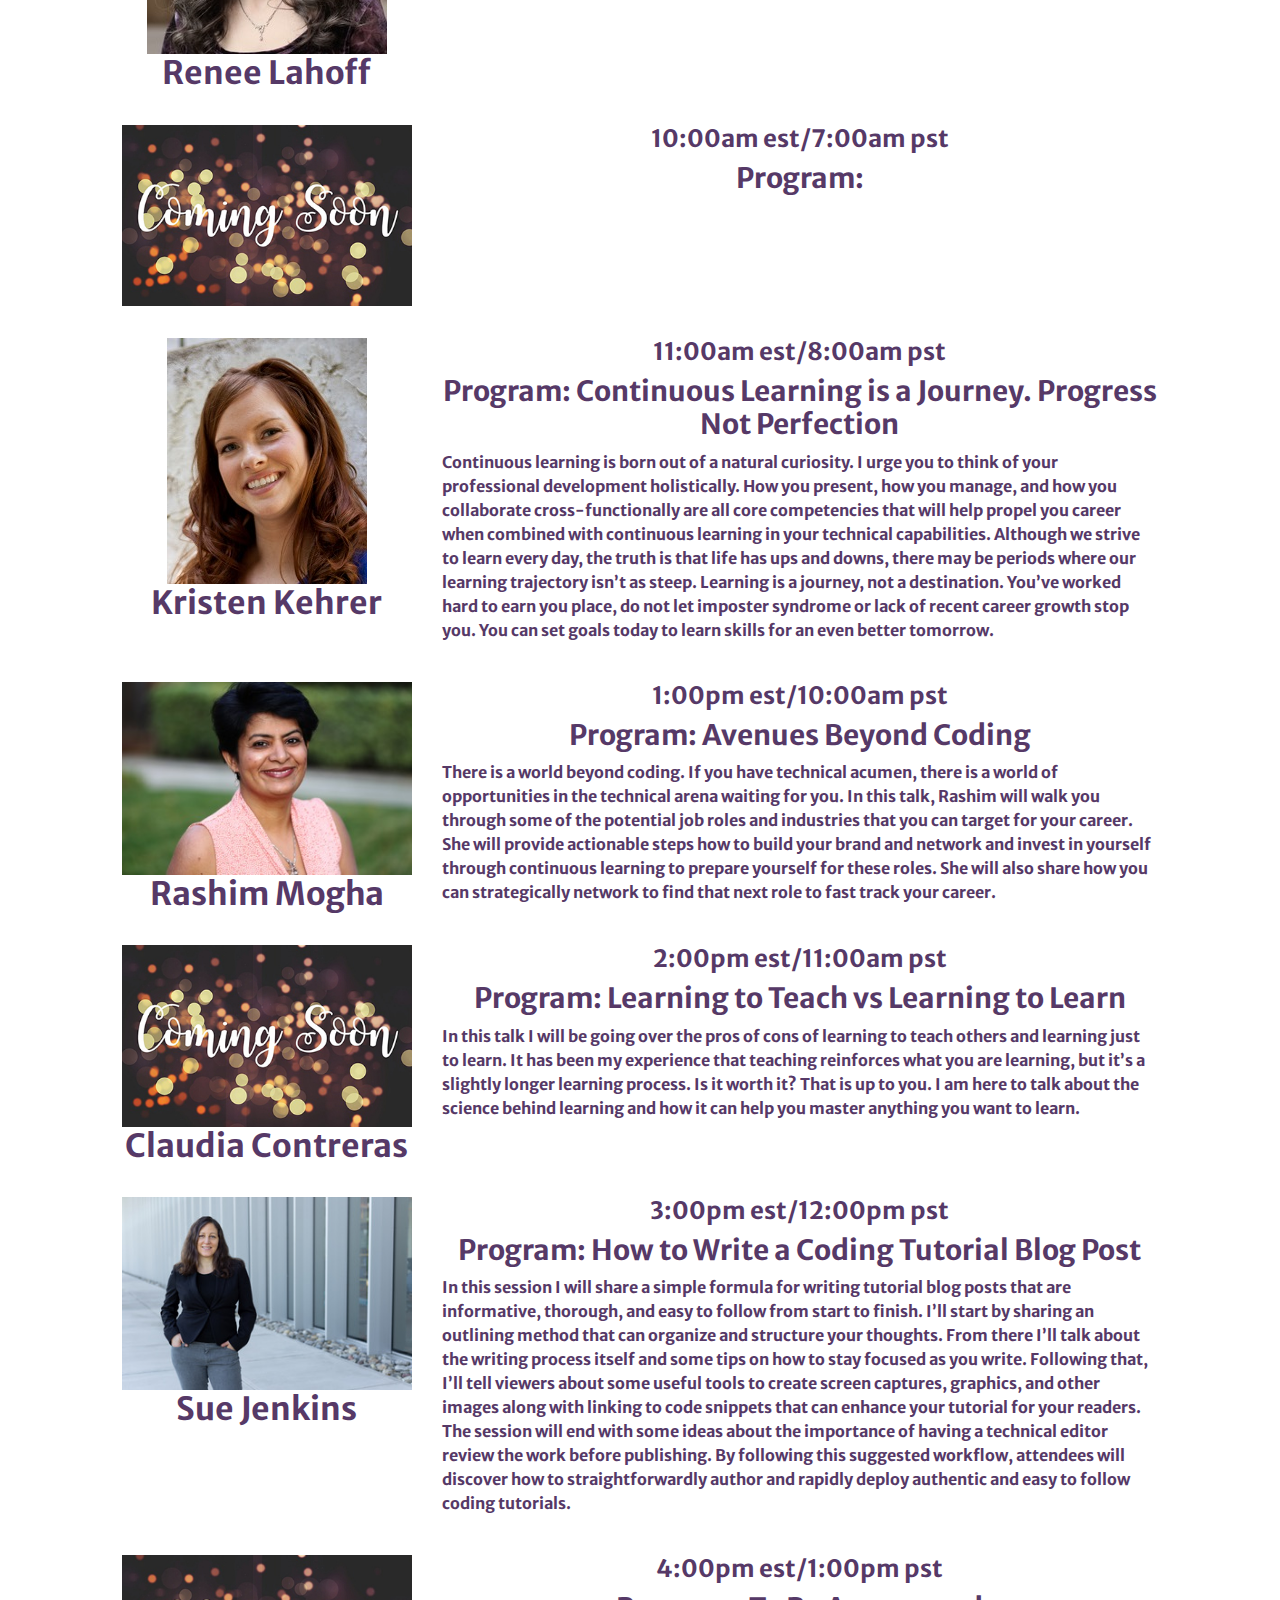
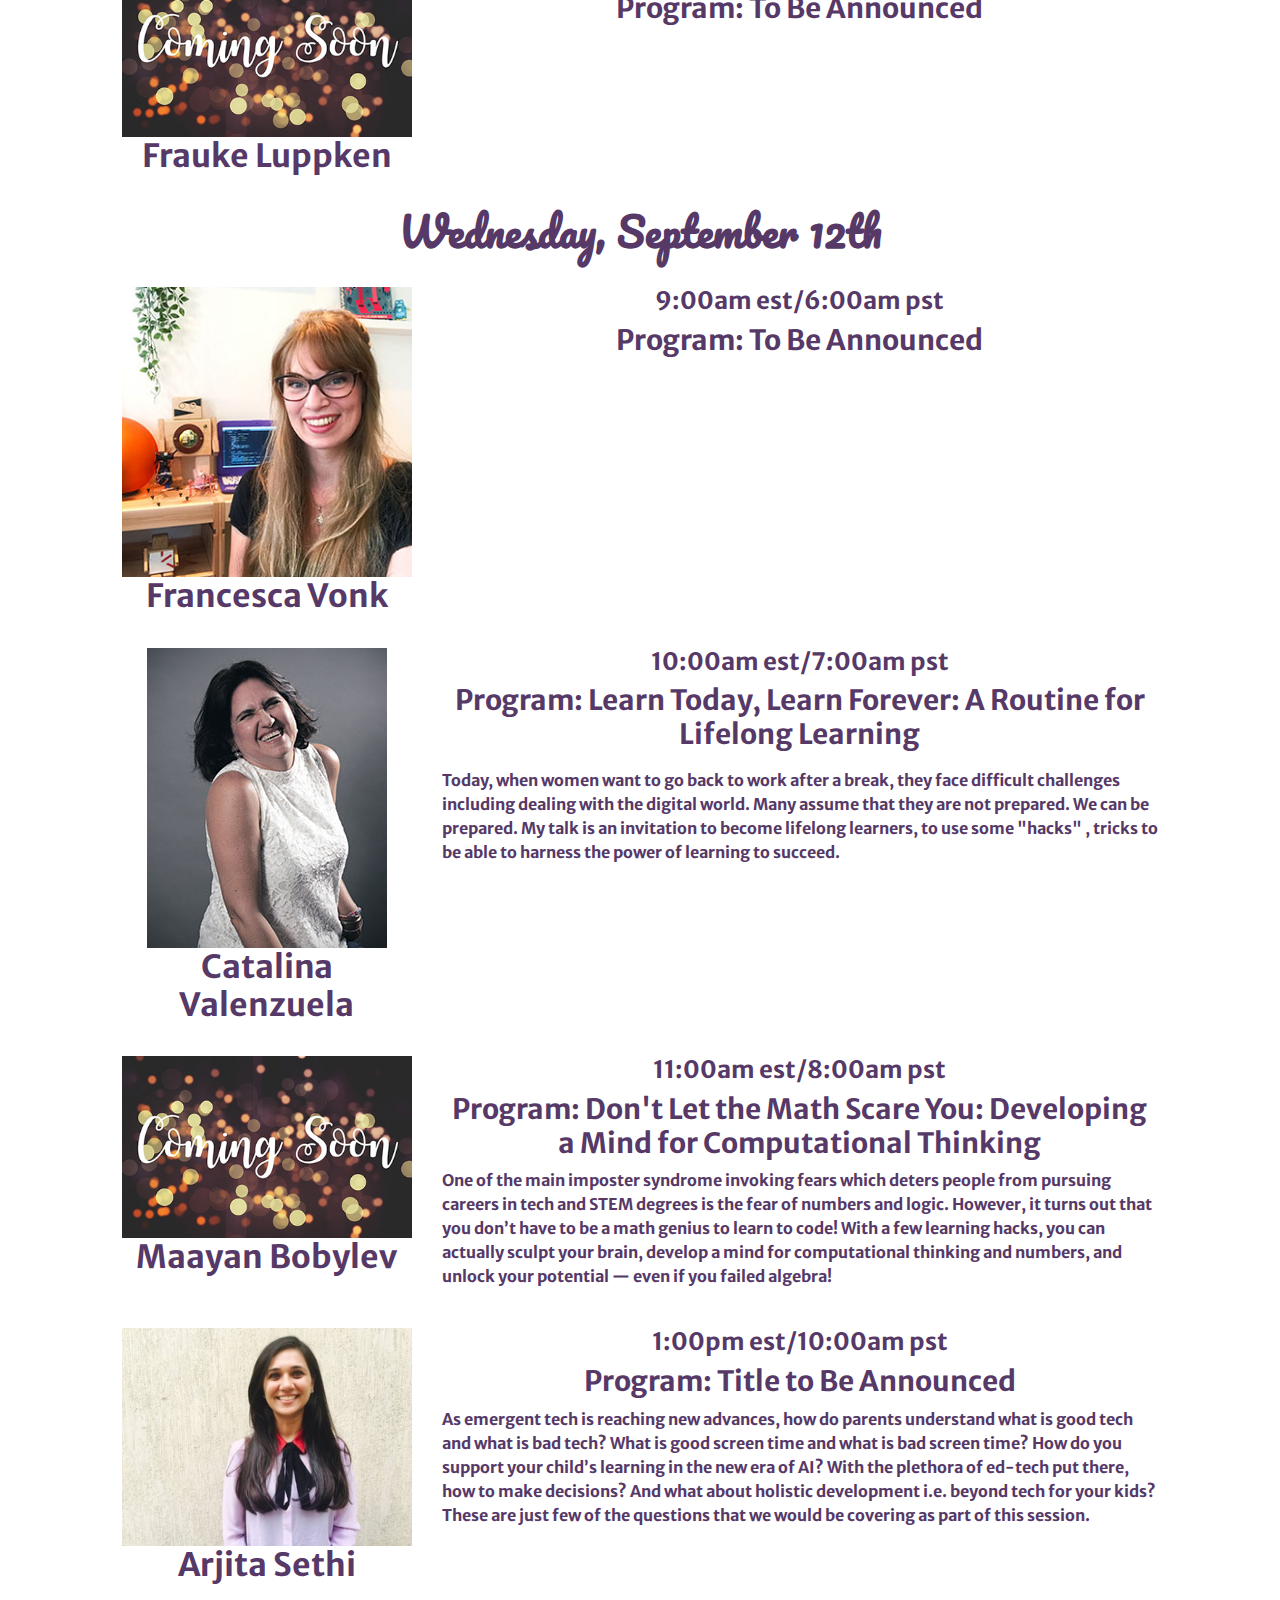
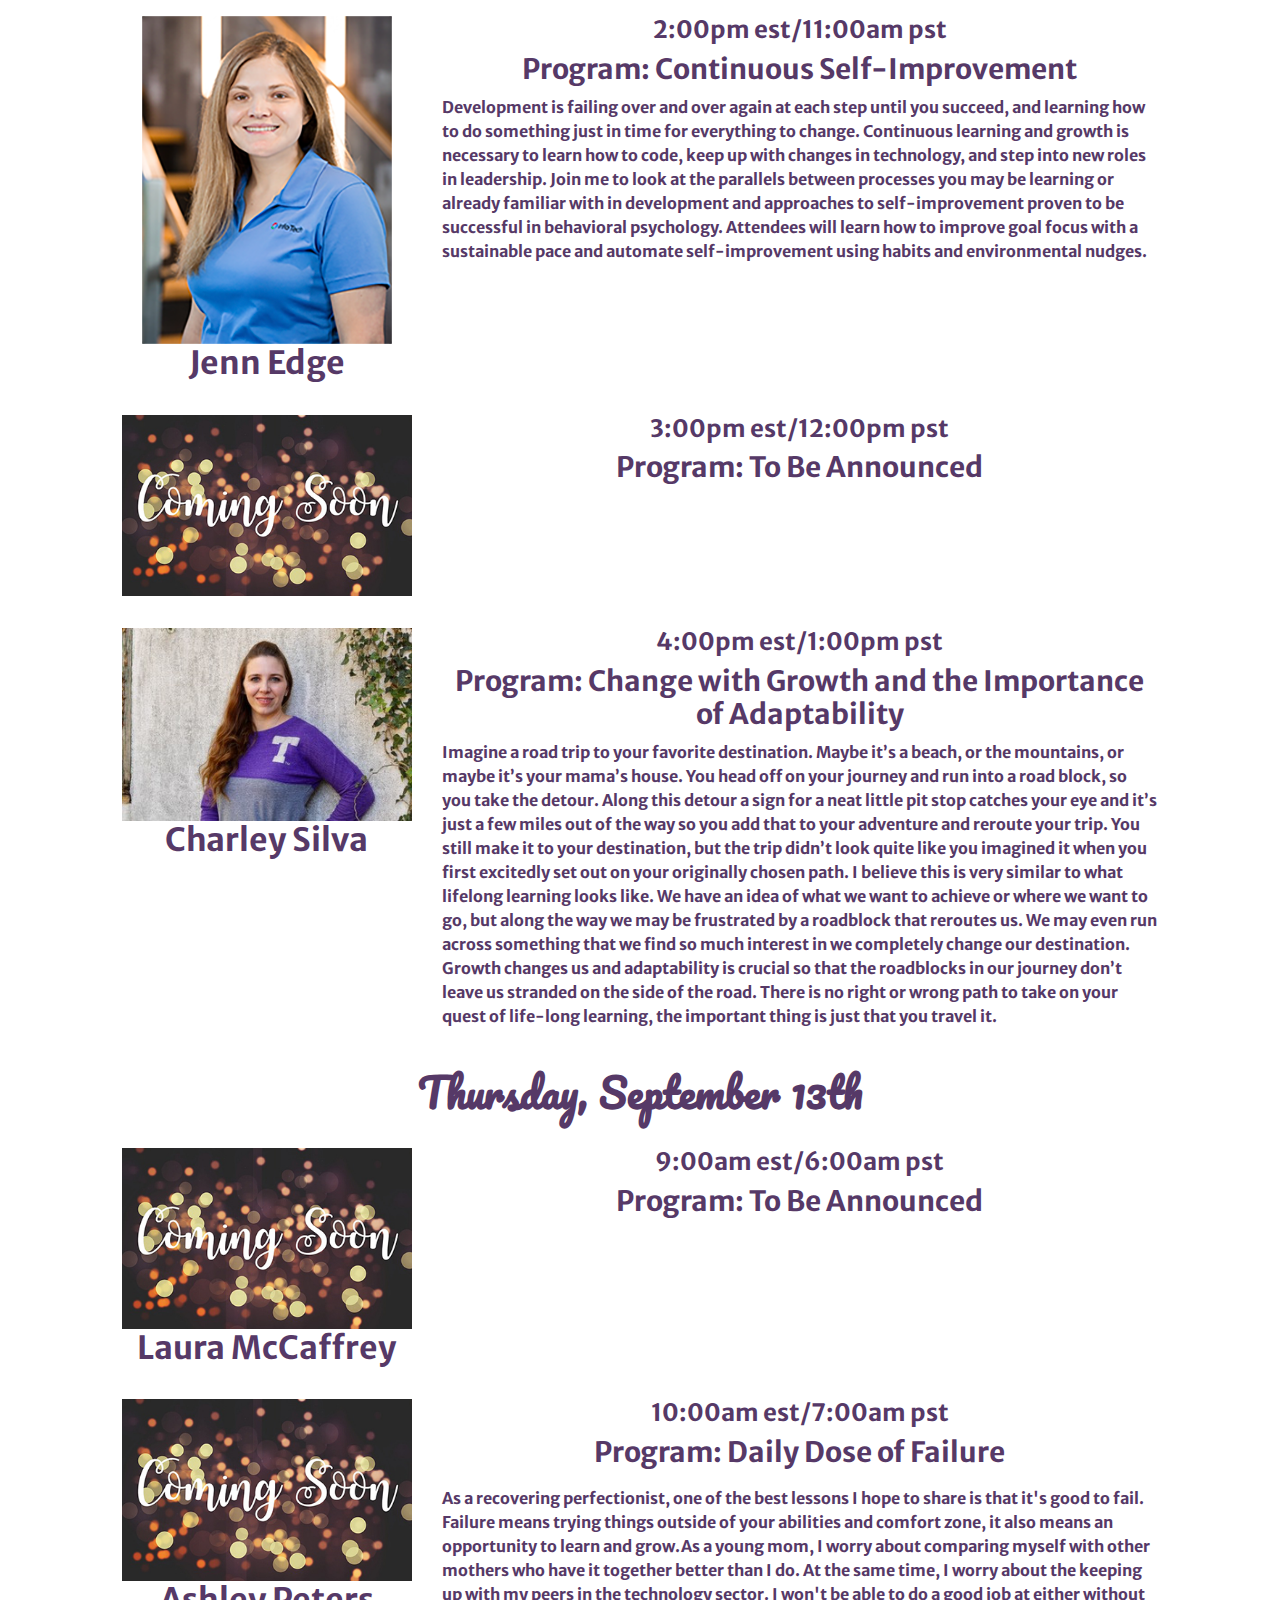
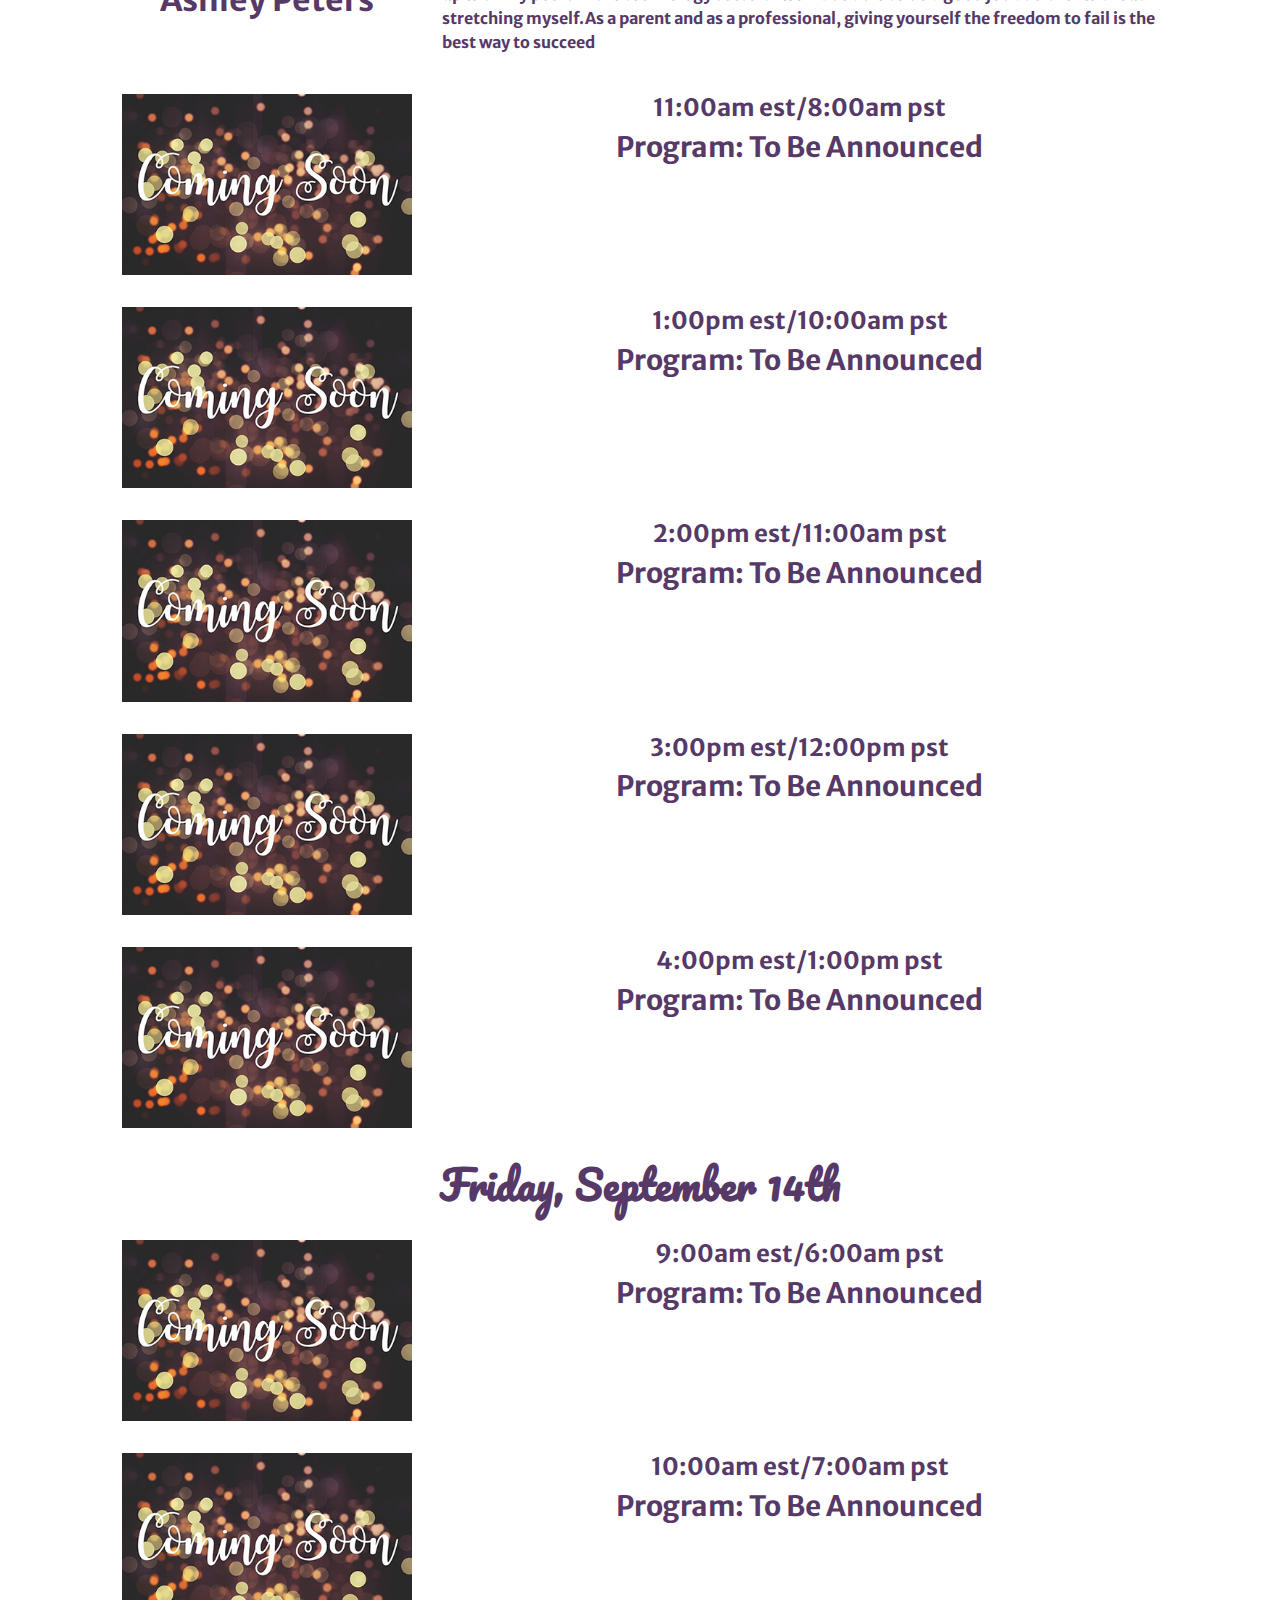
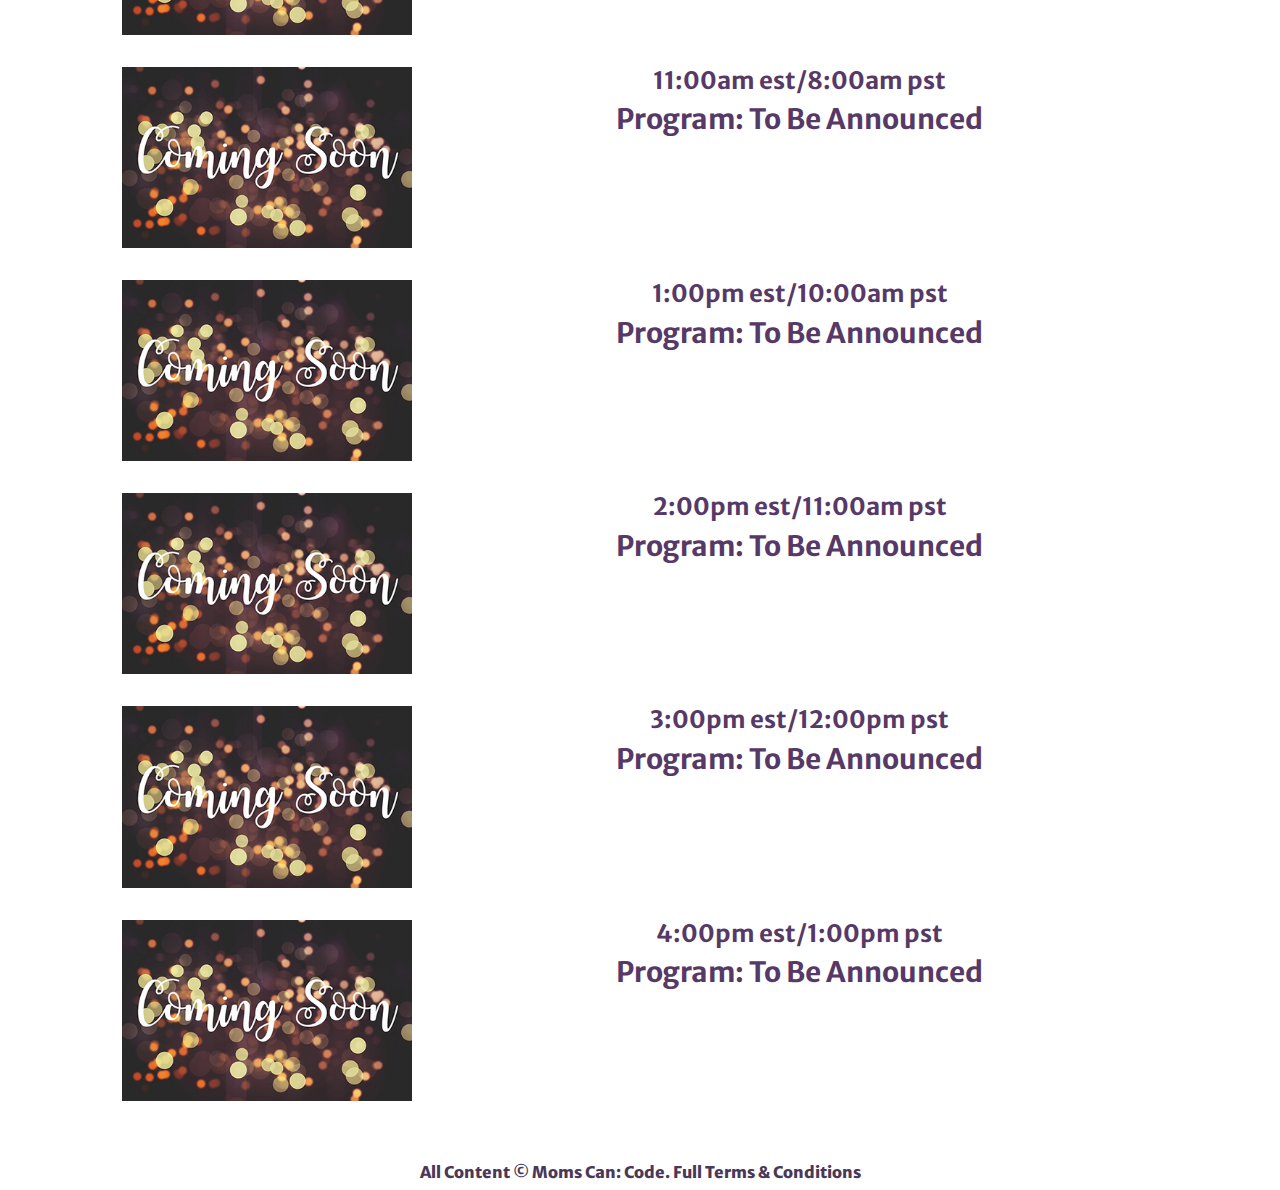
==== commit a4434e03: "added more titles and descriptions" ====
--- a/programs.html
+++ b/programs.html
@@ -103,8 +103,8 @@
                     <img class="img-fluid" src="KeshaWilliams.png" alt="Kesha Williams" /><h2 class="dark">Kesha Williams</h2></div>
                 <div class="col-xs-12 col-md-7">
                     <h4 class="dark">11:00am est/8:00am pst</h4>
-                    <h3 class="dark"><span class="highlight">Program:</span> To Be Announced</h3>
-                    <p class="dark text-left"></p></div><br />
+                    <h3 class="dark"><span class="highlight">Program:</span> Increase Confidence and Visibility by Learning</h3>
+                    <p class="dark text-left">Technology changes at a rapid rate and being successful requires one to be a lifelong learner. How can you use learning to become more confident and visible in tech? Hear how one mom's love of learning and desire to conquer her fear of public speaking led to the TED stage and beyon</p></div><br />
                 </div><br />
         
 <!-- 1:00 -->
@@ -154,8 +154,8 @@
                     <img class="img-fluid" src="ReneeLahoff.jpg" alt="Renee Lahoff" /><h2 class="dark">Renee Lahoff</h2></div>
                 <div class="col-xs-12 col-md-7">
                     <h4 class="dark">9:00am est/6:00am pst</h4>
-                    <h3 class="dark"><span class="highlight">Program:</span> To Be Announced</h3>
-                    <p class="dark text-left"></p></div><br />
+                    <h3 class="dark"><span class="highlight">Program:</span> Exploring the Path to Game Development</h3>
+                    <p class="dark text-left">If you’re interested in programming games, where do you get started? Renee will share the process involved in creating games and how software packages known as game engines provide us with a framework to build on. We’ll look at the steps you can take to make your first game.</p></div><br />
                 </div><br />
 
   
@@ -177,8 +177,8 @@
                     <img class="img-fluid" src="KristenKehrer.jpg" alt="Kristen Kehrer" /><h2 class="dark">Kristen Kehrer</h2></div>
                 <div class="col-xs-12 col-md-7">
                     <h4 class="dark">11:00am est/8:00am pst</h4>
-                    <h3 class="dark"><span class="highlight">Program:</span> To Be Announced</h3>
-                    <p class="dark text-left"></p></div><br />
+                    <h3 class="dark"><span class="highlight">Program:</span> Continuous Learning is a Journey. Progress Not Perfection </h3>
+                    <p class="dark text-left">Continuous learning is born out of a natural curiosity. I urge you to think of your professional development holistically.  How you present, how you manage, and how you collaborate cross-functionally are all core competencies that will help propel you career when combined with continuous learning in your technical capabilities.  Although we strive to learn every day, the truth is that life has ups and downs, there may be periods where our learning trajectory isn’t as steep.  Learning is a journey, not a destination.  You’ve worked hard to earn you place, do not let imposter syndrome or lack of recent career growth stop you.  You can set goals today to learn skills for an even better tomorrow.</p></div><br />
                 </div><br />
         
 <!-- 1:00 -->
@@ -187,8 +187,8 @@
                     <img class="img-fluid" src="RashimMogha.jpg" alt="Rashim Mogha" /><h2 class="dark">Rashim Mogha</h2></div>
                 <div class="col-xs-12 col-md-7">
                     <h4 class="dark">1:00pm est/10:00am pst</h4>
-                    <h3 class="dark"><span class="highlight">Program:</span> To Be Announced</h3>
-                    <p class="dark text-left"></p></div><br />
+                    <h3 class="dark"><span class="highlight">Program:</span> Avenues Beyond Coding</h3>
+                    <p class="dark text-left">There is a world beyond coding. If you have technical acumen, there is a world of opportunities in the technical arena waiting for you. In this talk, Rashim will walk you through some of the potential job roles and industries that you can target for your career. She will provide actionable steps how to build your brand and network and invest in yourself through continuous learning to prepare yourself for these roles. She will also share how you can strategically network to find that next role to fast track your career.</p></div><br />
                 </div><br />
 <!-- 2:00 -->
             <div class="row">
@@ -196,8 +196,9 @@
                     <img class="img-fluid" src="comingsoon.jpg" alt="Claudia Contreras" /><h2 class="dark">Claudia Contreras</h2></div>
                 <div class="col-xs-12 col-md-7">
                     <h4 class="dark">2:00pm est/11:00am pst</h4>
-                    <h3 class="dark"><span class="highlight">Program:</span> To Be Announced</h3>
-                    <p class="dark text-left"></p></div><br />
+                    <h3 class="dark"><span class="highlight">Program:</span> Learning to Teach vs Learning to Learn</h3>
+                    <p class="dark text-left">In this talk I will be going over the pros of cons of learning to teach others and learning just to learn. It has been my experience that teaching reinforces what you are learning, but it’s a slightly longer learning process. Is it worth it? That is up to you. I am here to talk about the science behind learning and how it can help you master anything you want to learn.
+</p></div><br />
                 </div><br />
 <!-- 3:00 -->
             <div class="row">
@@ -205,8 +206,9 @@
                     <img class="img-fluid" src="Sue%20Jenkins-2018.jpg" alt="Sue Jenkins" /><h2 class="dark">Sue Jenkins</h2></div>
                 <div class="col-xs-12 col-md-7">
                     <h4 class="dark">3:00pm est/12:00pm pst</h4>
-                    <h3 class="dark"><span class="highlight">Program:</span> To Be Announced</h3>
-                    <p class="dark text-left"></p></div><br />
+                    <h3 class="dark"><span class="highlight">Program:</span> How to Write a Coding Tutorial Blog Post</h3>
+                    <p class="dark text-left">In this session I will share a simple formula for writing tutorial blog posts that are informative, thorough, and easy to follow from start to finish. I’ll start by sharing an outlining method that can organize and structure your thoughts. From there I’ll talk about the writing process itself and some tips on how to stay focused as you write. Following that, I’ll tell viewers about some useful tools to create screen captures, graphics, and other images along with linking to code snippets that can enhance your tutorial for your readers. The session will end with some ideas about the importance of having a technical editor review the work before publishing. By following this suggested workflow, attendees will discover how to straightforwardly author and rapidly deploy authentic and easy to follow coding tutorials.
+</p></div><br />
                 </div><br />
     
 <!-- 4:00 -->
@@ -237,10 +239,11 @@
                     <img class="img-fluid" src="CatalinaValenzuela.JPG" alt="Catalina Valenzuela" /><h2 class="dark">Catalina Valenzuela</h2></div>
                 <div class="col-xs-12 col-md-7">
                     <h4 class="dark">10:00am est/7:00am pst</h4>
-                    <h3 class="dark"><span class="highlight">Program:</span> </h3>
+                    <h3 class="dark"><span class="highlight">Program:</span> Learn Today, Learn Forever: A Routine for Lifelong Learning </h3>
                     <p class="dark text-left"> </p>
 
-                    <p class="dark text-left"> </p></div><br />
+                    <p class="dark text-left"> Today, when women want to go back to work after a break, they face difficult challenges including dealing with the digital world. Many assume that they are not prepared. We can be prepared. My talk is an invitation to become lifelong learners, to use some "hacks" , tricks to be able to harness the power of learning to succeed.
+ </p></div><br />
                 </div><br />
 <!-- 11:00 -->            
             <div class="row">
@@ -248,8 +251,9 @@
                     <img class="img-fluid" src="comingsoon.jpg" alt="Maayan Bobylev" /><h2 class="dark">Maayan Bobylev</h2></div>
                 <div class="col-xs-12 col-md-7">
                     <h4 class="dark">11:00am est/8:00am pst</h4>
-                    <h3 class="dark"><span class="highlight">Program:</span> To Be Announced</h3>
-                    <p class="dark text-left"></p></div><br />
+                    <h3 class="dark"><span class="highlight">Program:</span> Don't Let the Math Scare You: Developing a Mind for Computational Thinking</h3>
+                    <p class="dark text-left">One of the main imposter syndrome invoking fears which deters people from pursuing careers in tech and STEM degrees is the fear of numbers and logic. However, it turns out that you don’t have to be a math genius to learn to code! With a few learning hacks, you can actually sculpt your brain, develop a mind for computational thinking and numbers, and unlock your potential — even if you failed algebra!
+</p></div><br />
                 </div><br />
         
 <!-- 1:00 -->
@@ -258,8 +262,8 @@
                     <img class="img-fluid" src="ArjitaSethi.jpg" alt="Arjita Sethi" /><h2 class="dark">Arjita Sethi</h2></div>
                 <div class="col-xs-12 col-md-7">
                     <h4 class="dark">1:00pm est/10:00am pst</h4>
-                    <h3 class="dark"><span class="highlight">Program:</span> To Be Announced</h3>
-                    <p class="dark text-left"></p></div><br />
+                    <h3 class="dark"><span class="highlight">Program:</span> Title to Be Announced</h3>
+                    <p class="dark text-left">As emergent tech is reaching new advances, how do parents understand what is good tech and what is bad tech? What is good screen time and what is bad screen time? How do you support your child’s learning in the new era of AI? With the plethora of ed-tech put there, how to make decisions? And what about holistic development i.e. beyond tech for your kids? These are just few of the questions that we would be covering as part of this session.</p></div><br />
                 </div><br />
 <!-- 2:00 -->
             <div class="row">
@@ -267,13 +271,13 @@
                     <img class="img-fluid" src="JennEdge.png" alt="Jenn Edge" /><h2 class="dark">Jenn Edge</h2></div>
                 <div class="col-xs-12 col-md-7">
                     <h4 class="dark">2:00pm est/11:00am pst</h4>
-                    <h3 class="dark"><span class="highlight">Program:</span> To Be Announced</h3>
-                    <p class="dark text-left"></p></div><br />
+                    <h3 class="dark"><span class="highlight">Program:</span> Continuous Self-Improvement</h3>
+                    <p class="dark text-left">Development is failing over and over again at each step until you succeed, and learning how to do something just in time for everything to change. Continuous learning and growth is necessary to learn how to code, keep up with changes in technology, and step into new roles in leadership. Join me to look at the parallels between processes you may be learning or already familiar with in development and approaches to self-improvement proven to be successful in behavioral psychology. Attendees will learn how to improve goal focus with a sustainable pace and automate self-improvement using habits and environmental nudges.</p></div><br />
                 </div><br />
 <!-- 3:00 -->
             <div class="row">
                 <div class="col-xs-12 col-md-3 offset-md-1">
-                    <img class="img-fluid" src="CharleySilva.jpeg" alt="Charley Silva" /><h2 class="dark">Charley Silva</h2></div>
+                    <img class="img-fluid" src="comingsoon.jpg" alt=" " /><h2 class="dark"> </h2></div>
                 <div class="col-xs-12 col-md-7">
                     <h4 class="dark">3:00pm est/12:00pm pst</h4>
                     <h3 class="dark"><span class="highlight">Program:</span> To Be Announced</h3>
@@ -283,11 +287,11 @@
 <!-- 4:00 -->
             <div class="row">
                 <div class="col-xs-12 col-md-3 offset-md-1">
-                    <img class="img-fluid" src="comingsoon.jpg" alt="" /><h2 class="dark"> </h2></div>
+                    <img class="img-fluid" src="CharleySilva.jpeg" alt="Charley Silva" /><h2 class="dark">Charley Silva </h2></div>
                 <div class="col-xs-12 col-md-7">
                     <h4 class="dark">4:00pm est/1:00pm pst</h4>
-                    <h3 class="dark"><span class="highlight">Program:</span> To Be Announced</h3>
-                    <p class="dark text-left"></p></div><br />
+                    <h3 class="dark"><span class="highlight">Program:</span> Change with Growth and the Importance of Adaptability</h3>
+                    <p class="dark text-left">Imagine a road trip to your favorite destination. Maybe it’s a beach, or the mountains, or maybe it’s your mama’s house. You head off on your journey and run into a road block, so you take the detour. Along this detour a sign for a neat little pit stop catches your eye and it’s just a few miles out of the way so you add that to your adventure and reroute your trip. You still make it to your destination, but the trip didn’t look quite like you imagined it when you first excitedly set out on your originally chosen path. I believe this is very similar to what lifelong learning looks like. We have an idea of what we want to achieve or where we want to go, but along the way we may be frustrated by a roadblock that reroutes us. We may even run across something that we find so much interest in we completely change our destination. Growth changes us and adaptability is crucial so that the roadblocks in our journey don’t leave us stranded on the side of the road. There is no right or wrong path to take on your quest of life-long learning, the important thing is just that you travel it.</p></div><br />
                 </div><br />
 <!-- Thursday -->  
         <h1 class="dark cursive">Thursday, September 13th</h1><br />
@@ -308,10 +312,11 @@
                     <img class="img-fluid" src="comingsoon.jpg" alt="Ashley Peters" /><h2 class="dark">Ashley Peters</h2></div>
                 <div class="col-xs-12 col-md-7">
                     <h4 class="dark">10:00am est/7:00am pst</h4>
-                    <h3 class="dark"><span class="highlight">Program:</span>  </h3>
+                    <h3 class="dark"><span class="highlight">Program:</span> Daily Dose of Failure </h3>
                     <p class="dark text-left"> </p>
 
-                    <p class="dark text-left"> </p></div><br />
+                    <p class="dark text-left"> As a recovering perfectionist, one of the best lessons I hope to share is that it's good to fail. Failure means trying things outside of your abilities and comfort zone, it also means an opportunity to learn and grow.As a young mom, I worry about comparing myself with other mothers who have it together better than I do. At the same time, I worry about the keeping up with my peers in the technology sector. I won't be able to do a good job at either without stretching myself.As a parent and as a professional, giving yourself the freedom to fail is the best way to succeed
+ </p></div><br />
                 </div><br />
 <!-- 11:00 -->            
             <div class="row">
